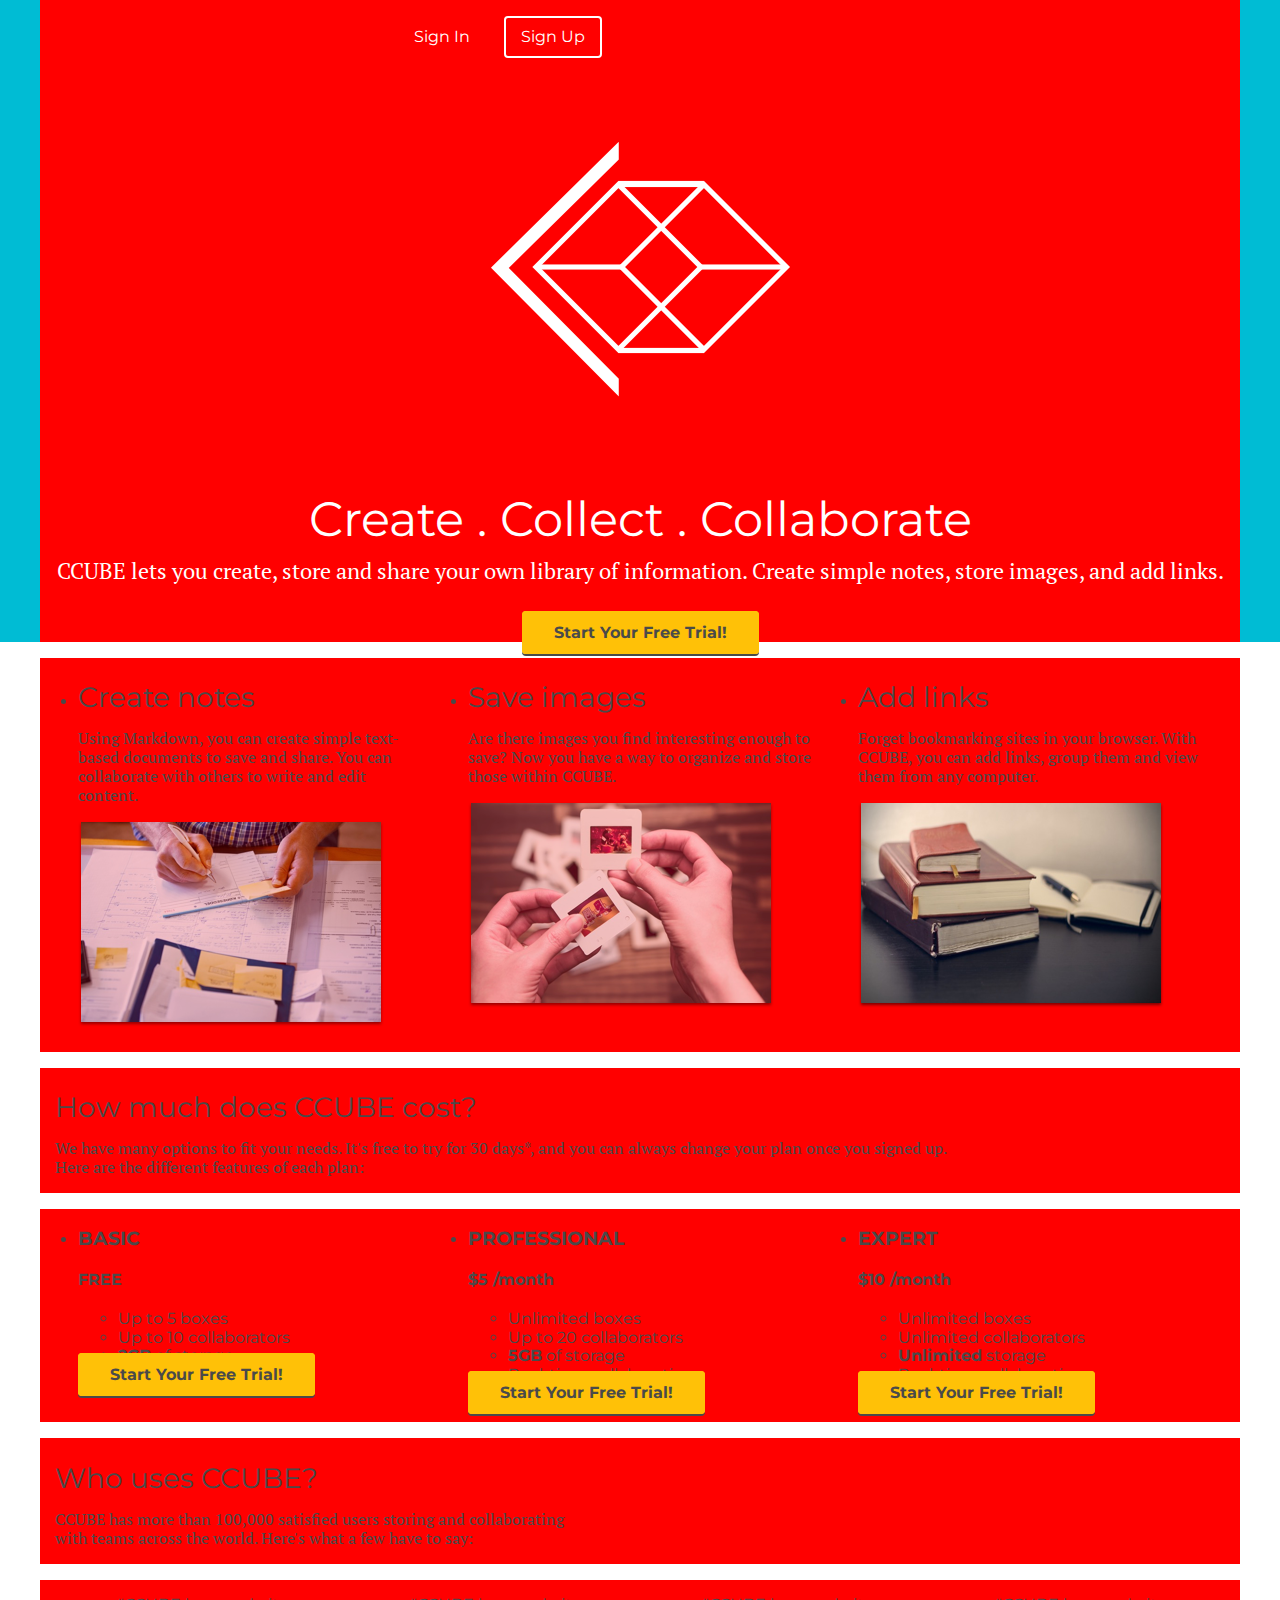
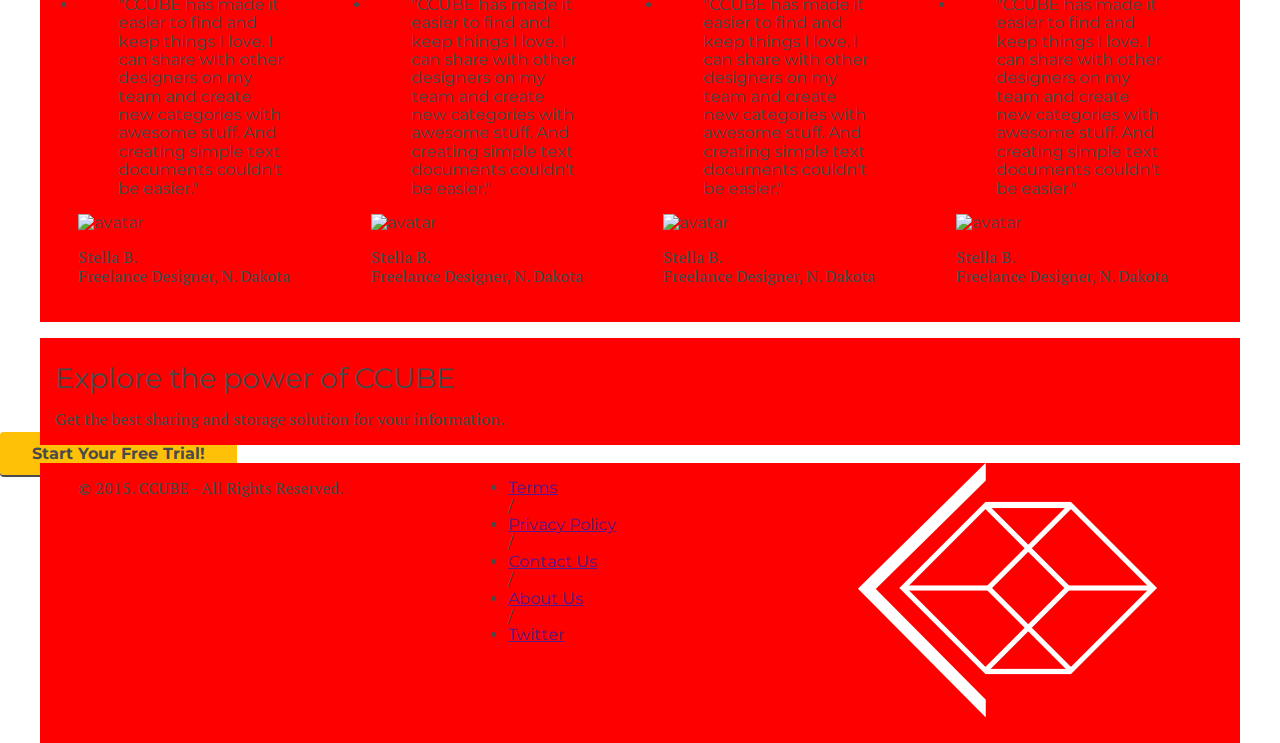
==== index.html @ 34aede61 "Checkpoint 29 completed_test" ====
<!DOCTYPE html>
 <html lang="en-us">
 <head>
   <meta http-equiv="X-UA-Compatible" content="IE=Edge">
   <meta name="viewport" content="width=device-width, initial-scale=1">
   <meta charset="UTF-8">
   <title>Create . Collect . Collaborate | CCUBE</title>
    <!-- Google Fonts -->
    <link href="https://fonts.googleapis.com/css?family=Montserrat|PT+Serif" rel="stylesheet">
    <!-- CSS -->
 <link rel="stylesheet" href="css/normalize.css">
 <link rel="stylesheet" href="css/style.css">
 <link rel="stylesheet" href="css/font-awesome.css">
 <link rel="stylesheet" href="css/animate.css">

 </head>
 <body>
   <!-- Hero -->
 <header>
   <nav class="container">
    <!-- <div class="one-half">
     <a href="index.html">CcccccccccccCUBE</a>
   </div> -->
     <div class="one-half">
       <ul>
         <li><a href="signin.html">Sign In</a></li>
         <li class="btn-outline"><a href="signup.html">Sign Up</a></li>
       </ul>
     </div>
   </nav>
   <div class="container hero">
  <!--   <img src="images/background hero.png" alt="hero1" /> -->
   <a href="index.html" class="site-logo"><img src="images/site-logo.png" alt="Blocbox" /></a>
     <h1 class ="fadeIn animated">Create . Collect . Collaborate</h1>
     <p>CCUBE lets you create, store and share your own library of information. Create simple notes, store images, and add links.</p>
     <a href="signup.html" class="btn">Start Your Free Trial!</a>
   </div>
 </header>
 <main role="main">

   <!-- Benefits -->
   <section class="benefits">
     <ul class="container">
       <li class="one-third">
         <h2>Create notes</h2>
         <p>Using Markdown, you can create simple text-based documents to save and share. You can collaborate with others to write and edit content.</p>
         <img src="images/pexels-photo-237675.png" alt="Notes" />
       </li>
       <li class="one-third">
         <h2>Save images</h2>
         <p>Are there images you find interesting enough to save? Now you have a way to organize and store those within CCUBE.</p>
         <img src="images/hands-woman-photography-children.png" alt="Images" />
       </li>
       <li class="one-third">
         <h2>Add links</h2>
         <p>Forget bookmarking sites in your browser. With CCUBE, you can add links, group them and view them from any computer.</p>
         <img src="images/pexels-photo-29787.png" alt="Links" />
       </li>
     </ul>
   </section>

   <!-- Pricing -->
   <section class="pricing">
  <div class="container">
    <h2>How much does CCUBE cost?</h2>
    <p>We have many options to fit your needs. It's free to try for 30 days*, and you can always change your plan once you signed up. <br/>Here are the different features of each plan:</p>
  </div>
  <ul class="container">
    <li class="one-third">
      <div class="box">
        <h3>BASIC</h3>
        <h4>FREE</h4>
        <ul>
          <li>Up to 5 boxes</li>
          <li>Up to 10 collaborators</li>
          <li><strong>2GB</strong> of storage</li>
        </ul>
        <a href="signup.html" class="btn">Start Your Free Trial!</a>
      </div>
    </li>
    <li class="one-third">
      <div class="box middle">
        <h3>PROFESSIONAL</h3>
        <h4><span>$</span>5 <span class="month">/month</span></h4>
        <ul>
          <li>Unlimited boxes</li>
          <li>Up to 20 collaborators</li>
          <li><strong>5GB</strong> of storage</li>
          <li>Real-time collaboration</li>
        </ul>
        <a href="signup.html" class="btn">Start Your Free Trial!</a>
      </div>
    </li>
    <li class="one-third">
      <div class="box">
        <h3>EXPERT</h3>
        <h4><span>$</span>10 <span class="month">/month</span></h4>
        <ul>
          <li>Unlimited boxes</li>
          <li>Unlimited collaborators</li>
          <li><strong>Unlimited</strong> storage</li>
          <li>Real-time collaboration</li>
        </ul>
        <a href="signup.html" class="btn">Start Your Free Trial!</a>
      </div>
    </li>
  </ul>
</section>

<!-- Testimonials -->
 <section class="testimonials">
   <div class="container">
     <h2>Who uses CCUBE?</h2>
     <p>CCUBE has more than 100,000 satisfied users storing and collaborating<br/> with teams across the world. Here's what a few have to say:</p>
   </div>
   <ul class="container">
     <li class="one-fourth">
       <blockquote>"CCUBE has made it easier to find and keep things I love. I can share with other designers on my team and create new categories with awesome stuff. And creating simple text documents couldn't be easier."
       </blockquote>
       <img src="https://s3.amazonaws.com/uifaces/faces/twitter/jsa/128.jpg" alt="avatar">
       <p class="name"><strong>Stella B.</strong><br/>Freelance Designer, N. Dakota</p>
     </li>

  <li class="one-fourth">
    <blockquote>"CCUBE has made it easier to find and keep things I love. I can share with other designers on my team and create new categories with awesome stuff. And creating simple text documents couldn't be easier."
    </blockquote>
    <img src="https://s3.amazonaws.com/uifaces/faces/twitter/jsa/128.jpg" alt="avatar">
    <p class="name"><strong>Stella B.</strong><br/>Freelance Designer, N. Dakota</p>
  </li>
  <li class="one-fourth">
    <blockquote>"CCUBE has made it easier to find and keep things I love. I can share with other designers on my team and create new categories with awesome stuff. And creating simple text documents couldn't be easier."
    </blockquote>
    <img src="https://s3.amazonaws.com/uifaces/faces/twitter/jsa/128.jpg" alt="avatar">
    <p class="name"><strong>Stella B.</strong><br/>Freelance Designer, N. Dakota</p>
  </li>
  <li class="one-fourth">
    <blockquote>"CCUBE has made it easier to find and keep things I love. I can share with other designers on my team and create new categories with awesome stuff. And creating simple text documents couldn't be easier."
    </blockquote>
    <img src="https://s3.amazonaws.com/uifaces/faces/twitter/jsa/128.jpg" alt="avatar">
    <p class="name"><strong>Stella B.</strong><br/>Freelance Designer, N. Dakota</p>
  </li>
  </ul>
 </section>

 <!-- Additional Call-to-action -->
 <section class="addctc">
   <div class="container">
      <h2>Explore the power of CCUBE</h2>
      <p>Get the best sharing and storage solution for your information.</p>
    </div>

    <a href="signup.html" class="btn">Start Your Free Trial!</a>

</section>
 </main>

 <!-- Footer -->
 <footer>
   <div class="container footer-nav-block">
       <div class="left-footer-block one-third">
         <p class="copyright-block">&copy; 2015. <strong>CCUBE</strong> - All Rights Reserved.</p>
       </div>
       <nav class="link-block middle-footer-block one-third">
         <ul>
           <li><a href="">Terms</a></li> /
           <li><a href="">Privacy Policy</a></li> /
           <li><a href="">Contact Us</a></li> /
           <li><a href="">About Us</a></li> /
           <li><a href="">Twitter</a></li>
         </ul>
       </nav>
       <div class="right-footer-block one-third">
         <img class="logo" src="images/site-logo.png" alt="Blocbox" />
       </div>
   </div>
 </footer>
 </body>
 </html>
---- css/style.css ----
html, body{
   overflow-x: hidden;
 }
 body {
   font-family: "Montserrat", Helvetica, Arial, sans-serif;
   color:#4a4a4a;
 }
 h1, h2, h3, h4, h5, h6 {
   font-family: "Montserrat", Helvetica, Arial, sans-serif;
 }
 /*h2 {
   font-family: "PT Serif", serif;
 }*/
 h2 {
   font-size:28px;
   font-weight: normal;
   margin-bottom: 5px;
 }
 p {
   font-family: "PT Serif", serif;
   font-size:16px;
   line-height: 19px;
   font-weight: 100;
 }

 /* GRID */
  .container {
    margin-right: auto;
    margin-left: auto;
    padding-left: 15px;
    padding-right: 15px;
    position: relative;
  }
  .container:before,
  .container:after {
    content: " ";
    display: table;
  }
  .container:after {
    clear: both;
  }
  .one-half, .one-third, .one-fourth {
    width:96%;
    float:left;
    position:relative;
    min-height: 1px;
    margin:0 2% 20px;
  }

  /* Media queries */

  @media (min-width: 768px) {
     .container {
       width: 750px;
       background-color: red;
     }
   }
   @media (min-width: 992px) {
     .container {
       width: 970px;

     }
     .one-half {
       width:46%;
     }
     .one-third {
       width:29.33333%;
            }
     .one-fourth {
       width:21%;
     }
   }
   @media (min-width: 1200px) {
     .container {
       width: 1170px;
           }
   }

   /* HEADER */
 header {
   color:#FFFFFF;
   background: #00BCD4;
   }
   header nav {
      padding:1em 0;
    }
    header nav ul {
   display:inline;
   text-align: right;
   float:right;
   margin:0;
 }
 header nav ul > li {
   list-style-type: none;
   display: inline-block;
   margin:0 15px;
 }
 header nav ul > li.btn-outline {
   padding:10px 15px;
   border:2px solid #FFFFFF;
   border-radius: 4px;
 }
 header nav ul > li.btn-outline:hover {
   background:#FFFFFF;
 }
 header nav ul > li > a {
   color:#FFFFFF;
   text-decoration: none;
 }
 header nav ul > li.btn-outline:hover > a {
   color:#4a4a4a;
 }
 header .hero {
   text-align: center;
   display:block;
   position: relative;
 }
 header .hero h1 {
   font-size:48px;
   font-weight: normal;
   margin:95px 0 0;
 }
 header .hero p {
   font-size: 22px;
   line-height: 26px;
   font-weight: 100;
   margin:10px 0 40px;
 }
 header .hero img {
   display: block;
   margin:3em auto 0;
 }

 /* BUTTONS */
 .btn {
   border-radius: 4px;
   color:#4A4A4A;
   font-weight: 700;
   text-decoration: none;
   padding:10px 30px;
   background: #FFC107;
   border: 2px solid #FFC107;
   box-shadow: 0px 2px 0px 0px #4A4A4A;
 }
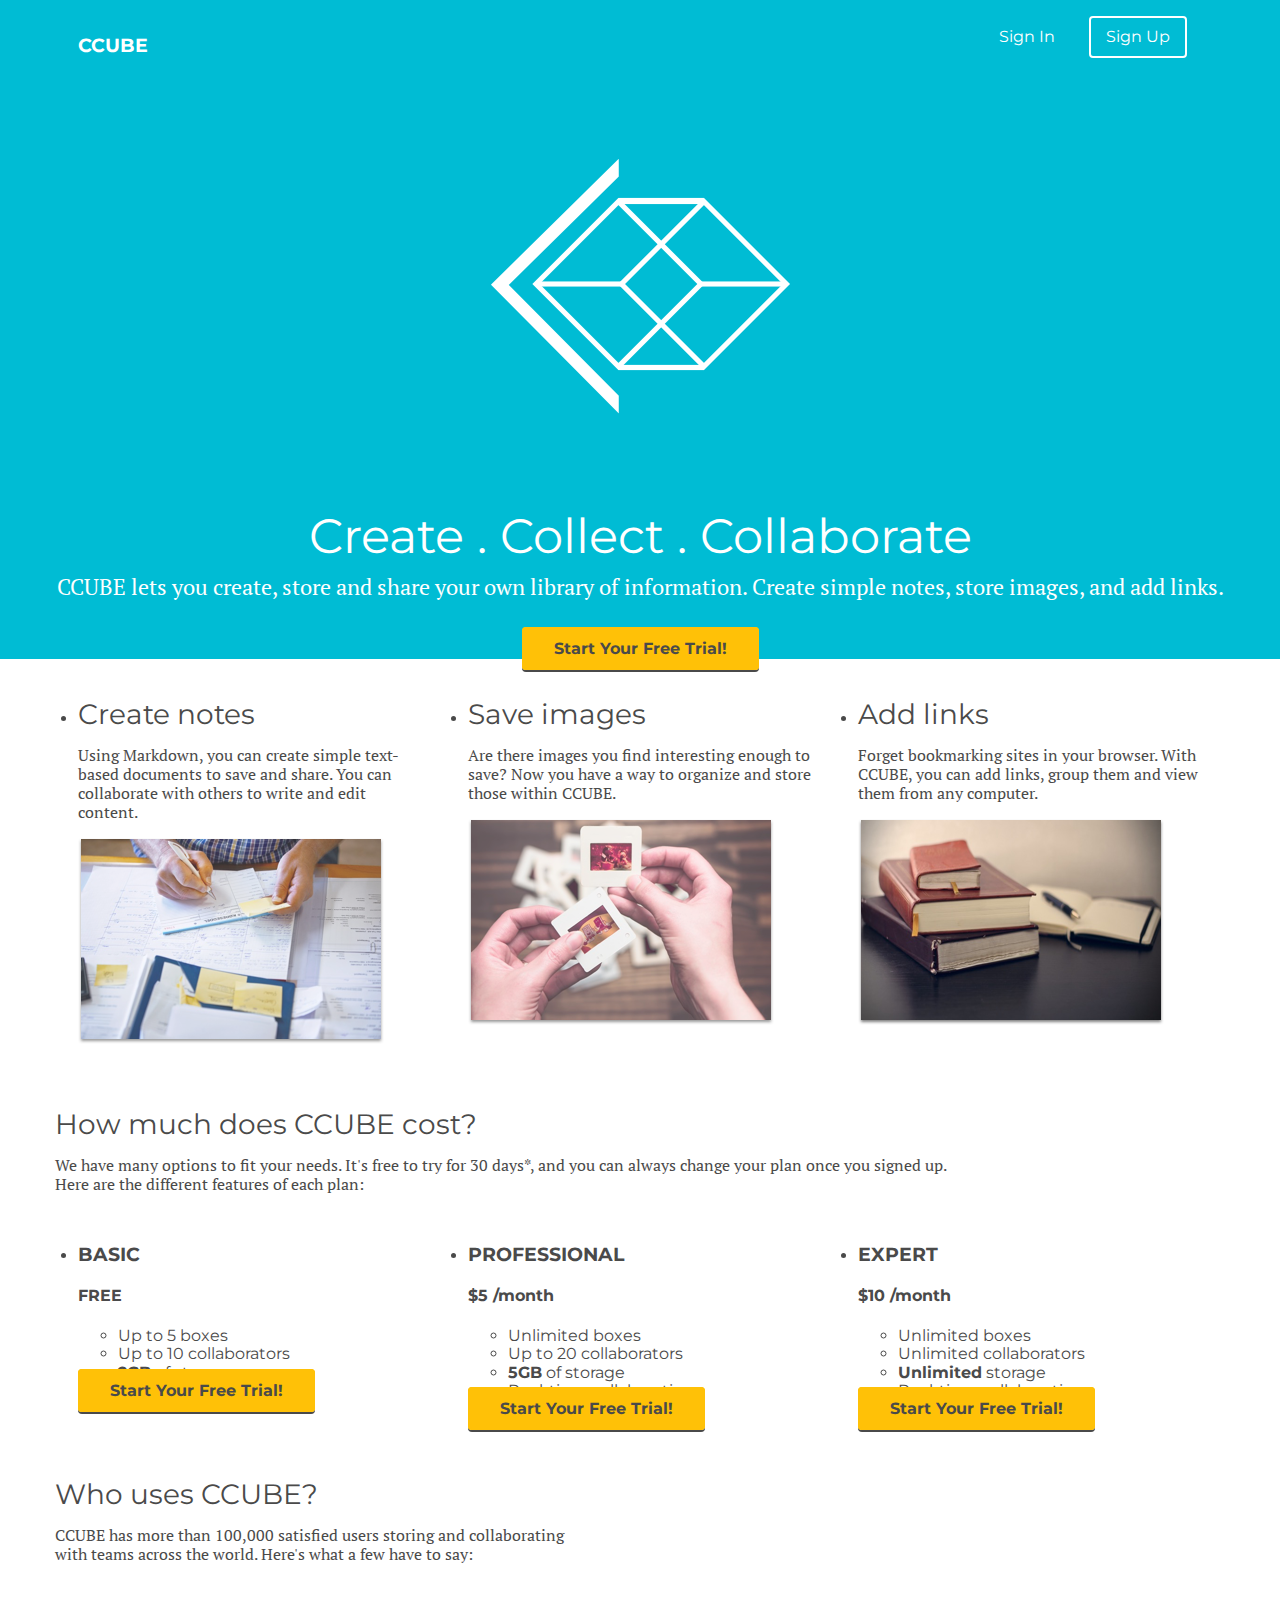
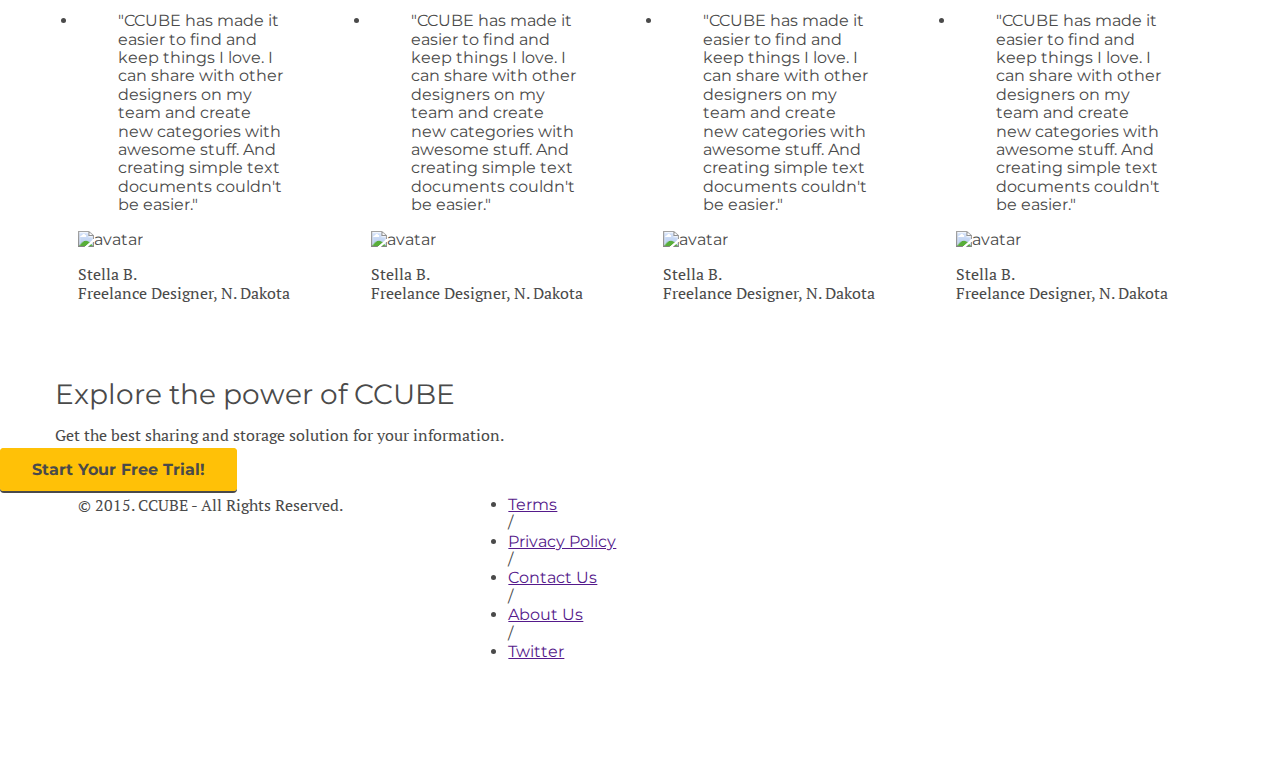
==== commit 7df03b92: "Homepage media queries completed" ====
--- a/index.html
+++ b/index.html
@@ -18,9 +18,9 @@
    <!-- Hero -->
  <header>
    <nav class="container">
-    <!-- <div class="one-half">
-     <a href="index.html">CcccccccccccCUBE</a>
-   </div> -->
+   <div class="one-half">
+     <h3>CCUBE</h3>
+   </div>
      <div class="one-half">
        <ul>
          <li><a href="signin.html">Sign In</a></li>
--- a/css/style.css
+++ b/css/style.css
@@ -49,10 +49,16 @@
 
   /* Media queries */
 
+  @media (min-width: 320px) {
+     .container {
+       width: 320px;
+     }
+   }
+
   @media (min-width: 768px) {
      .container {
        width: 750px;
-       background-color: red;
+
      }
    }
    @media (min-width: 992px) {
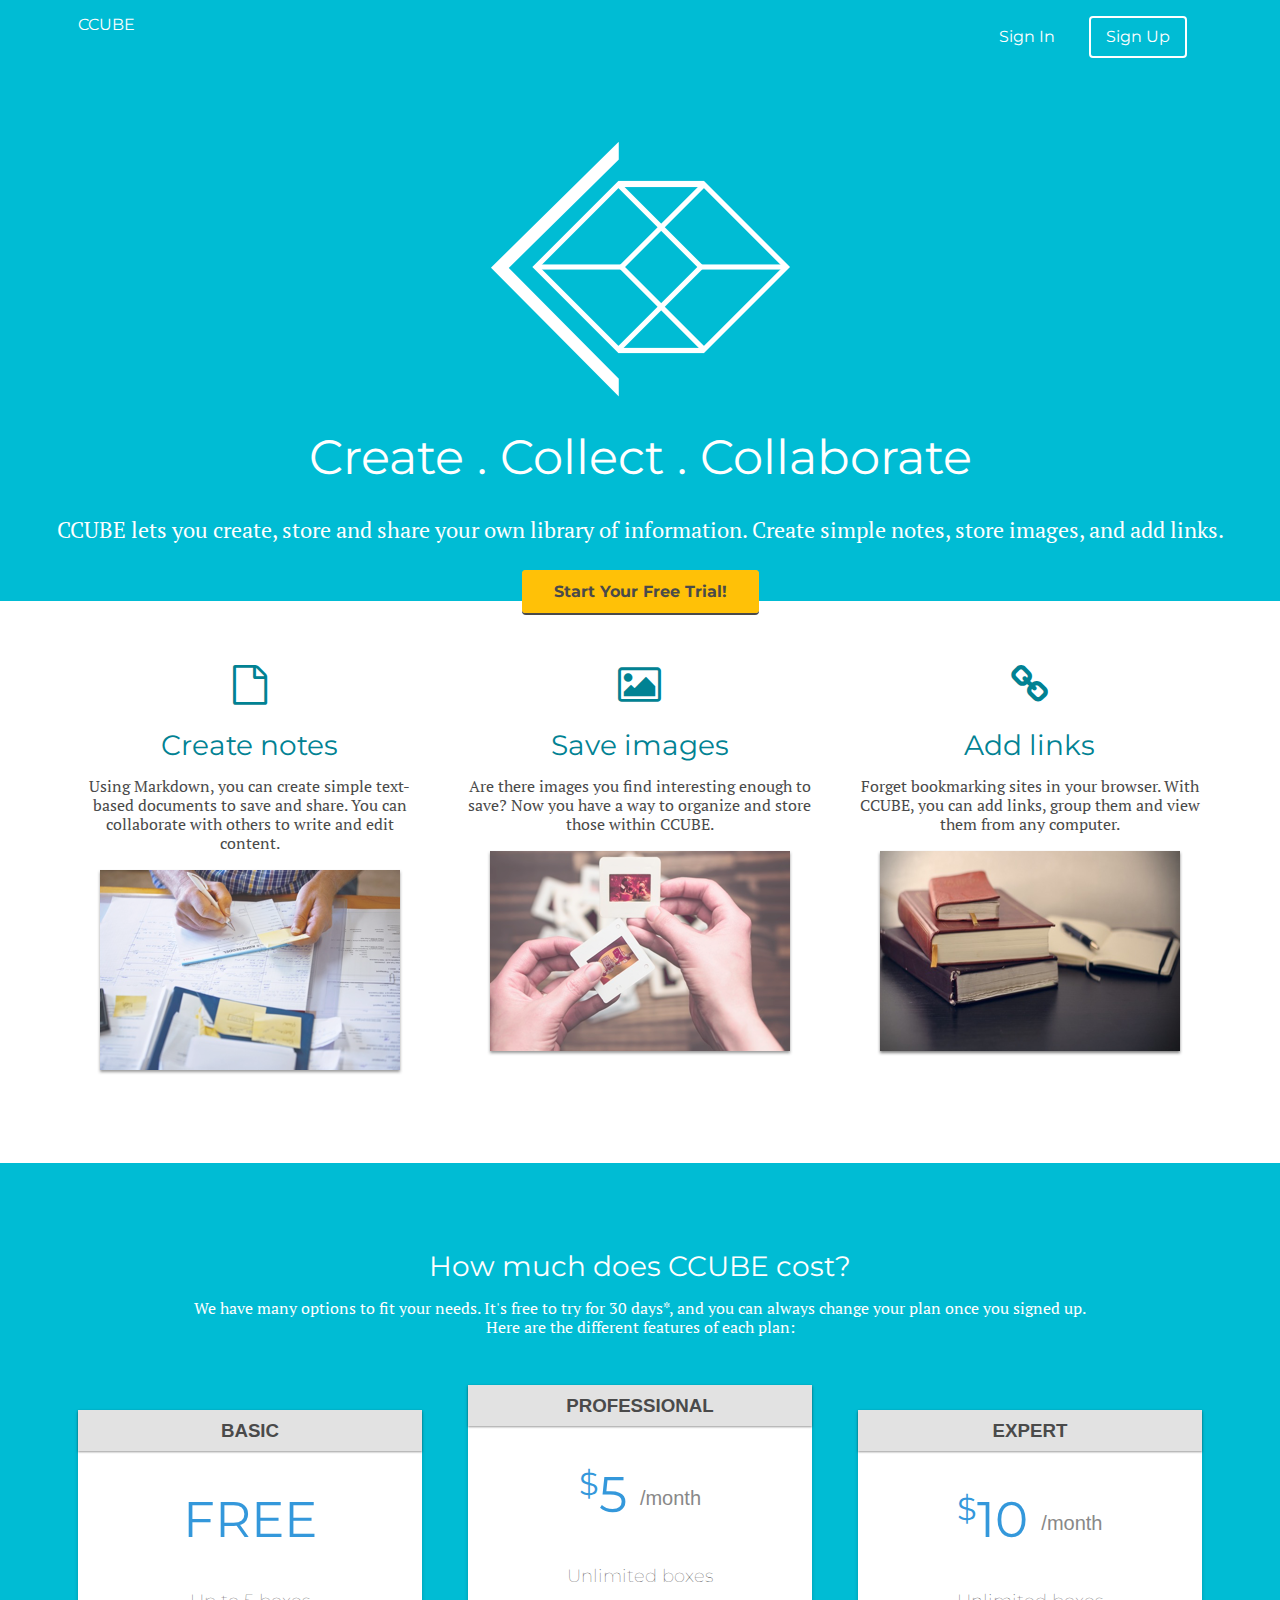
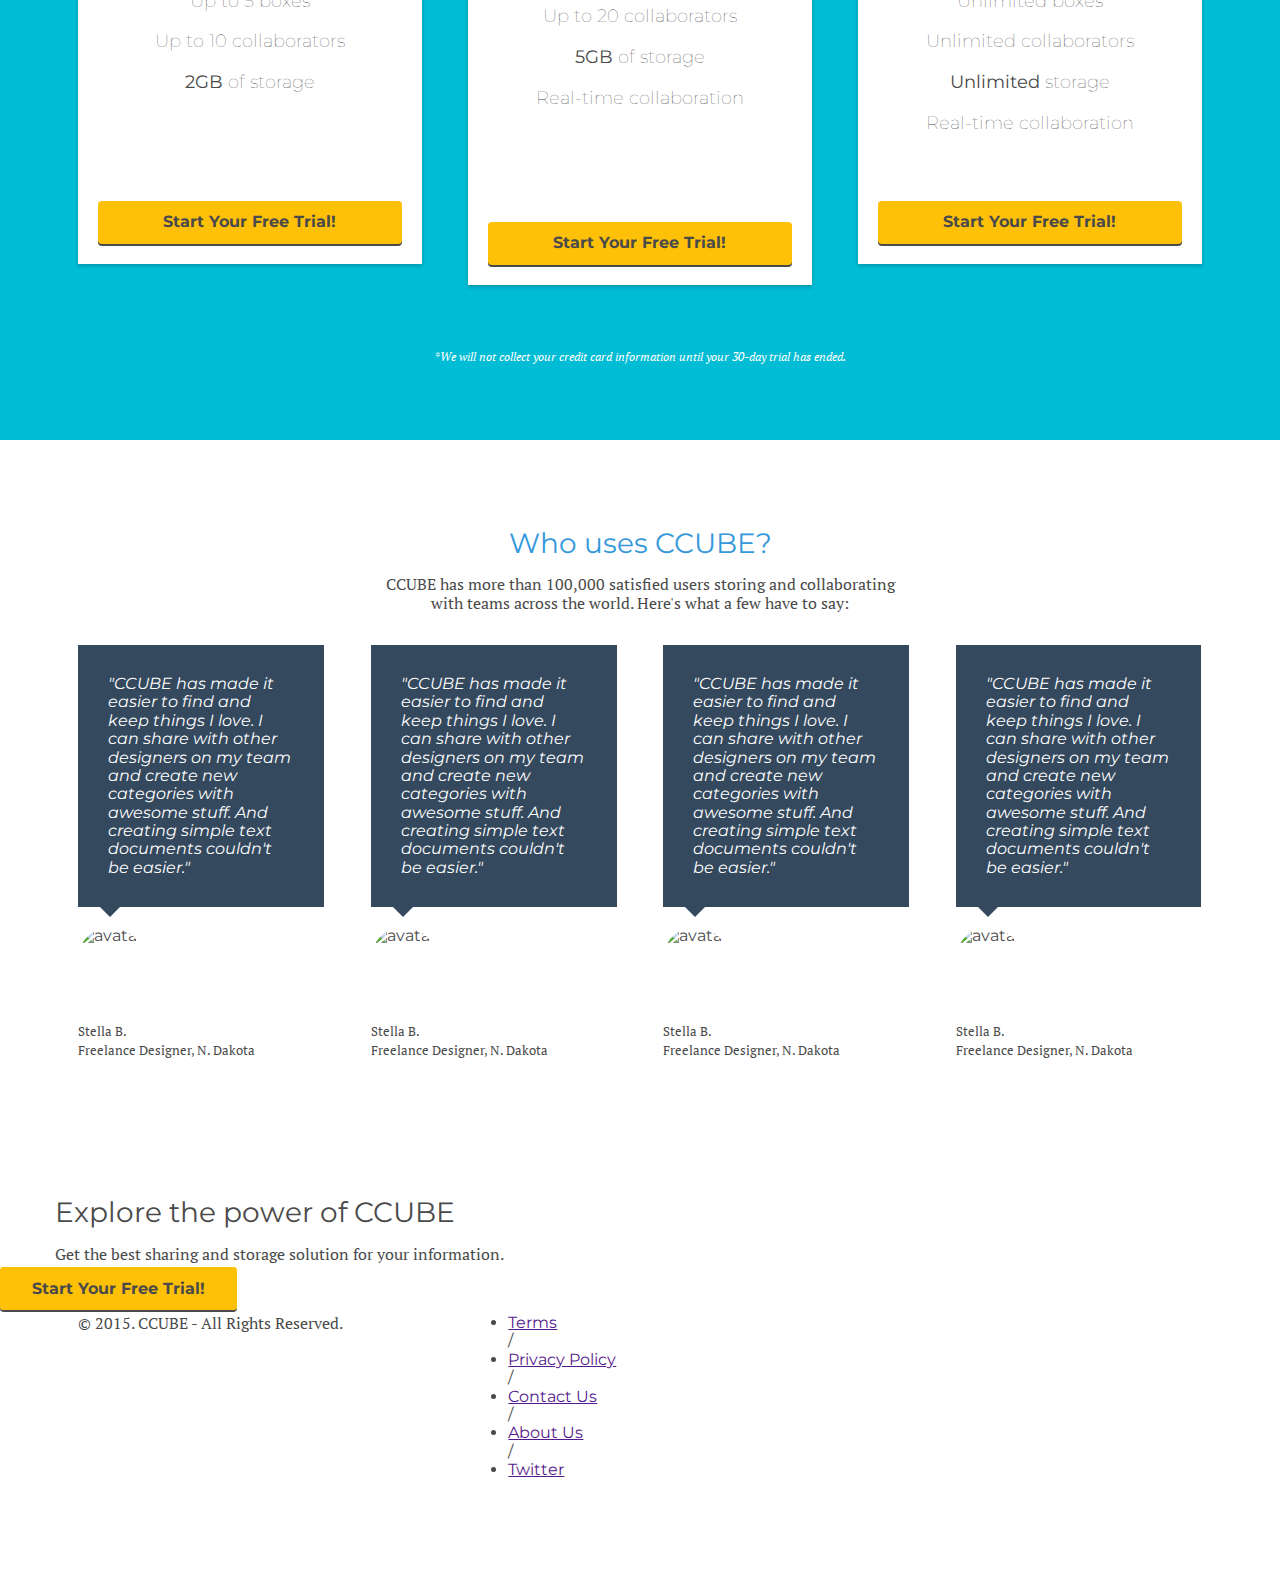
==== commit a6bcdc62: "Checkpoint 30 completed" ====
--- a/index.html
+++ b/index.html
@@ -19,7 +19,8 @@
  <header>
    <nav class="container">
    <div class="one-half">
-     <h3>CCUBE</h3>
+     <a href="index.html">CCUBE</a>
+  <!--   <h3>CCUBE</h3>  -->
    </div>
      <div class="one-half">
        <ul>
@@ -42,16 +43,19 @@
    <section class="benefits">
      <ul class="container">
        <li class="one-third">
+         <i class="fa fa-file-o"></i>
          <h2>Create notes</h2>
          <p>Using Markdown, you can create simple text-based documents to save and share. You can collaborate with others to write and edit content.</p>
          <img src="images/pexels-photo-237675.png" alt="Notes" />
        </li>
        <li class="one-third">
+         <i class="fa fa-picture-o"></i>
          <h2>Save images</h2>
          <p>Are there images you find interesting enough to save? Now you have a way to organize and store those within CCUBE.</p>
          <img src="images/hands-woman-photography-children.png" alt="Images" />
        </li>
        <li class="one-third">
+         <i class="fa fa-link"></i>
          <h2>Add links</h2>
          <p>Forget bookmarking sites in your browser. With CCUBE, you can add links, group them and view them from any computer.</p>
          <img src="images/pexels-photo-29787.png" alt="Links" />
@@ -105,6 +109,10 @@
       </div>
     </li>
   </ul>
+  <div class="container">
+     <p class="small">*We will not collect your credit card information until your 30-day trial has ended.</p>
+   </div>
+
 </section>
 
 <!-- Testimonials -->
--- a/css/style.css
+++ b/css/style.css
@@ -96,6 +96,24 @@
    float:right;
    margin:0;
  }
+ header nav a {
+color:#FFFFFF;
+text-decoration: none;
+ display:inline;
+ margin:0;
+ text-align: center;
+ float:inherit;
+ text-align:inherit;
+}
+/* display:inline;
+ text-align: right;
+ float:left;
+ margin:0;
+ */
+
+
+
+
  header nav ul > li {
    list-style-type: none;
    display: inline-block;
@@ -124,7 +142,7 @@
  header .hero h1 {
    font-size:48px;
    font-weight: normal;
-   margin:95px 0 0;
+
  }
  header .hero p {
    font-size: 22px;
@@ -148,3 +166,167 @@
    border: 2px solid #FFC107;
    box-shadow: 0px 2px 0px 0px #4A4A4A;
  }
+
+ /* BENEFITS */
+ .benefits {
+   text-align: center;
+   display:block;
+   position:relative;
+ }
+ .benefits ul {
+   margin: 0 auto;
+   padding:4em 0;
+ }
+ .benefits ul li {
+   list-style-type: none;
+   display: inline-block;
+ }
+ .benefits i {
+   color:#018293;
+   font-size:40px;
+   margin:0;
+   vertical-align: middle;
+ }
+ .benefits h2 {
+   color:#018293;
+ }
+
+
+ /* PRICING */
+  .pricing {
+  /*   background: #34495E url("../images/background.png") top center no-repeat;
+    background: url("../images/background.png") top center no-repeat, linear-gradient(206deg, #5F81A3 0%, #34495E 94%);  */
+    background: #00BCD4;
+    background-size:cover;
+    text-align: center;
+    padding:4em 0;
+  }
+
+  .pricing h2, .pricing p {
+   color:#FFFFFF;
+ }
+
+ .pricing h2, .pricing p {
+   color:#FFFFFF;
+ }
+ .pricing ul {
+   margin:0 auto;
+   padding:2em 0;
+ }
+ .pricing ul li {
+   list-style-type: none;
+ }
+
+
+ .box {
+   padding:0 15px 15px;
+   background: #FFFFFF;
+   box-shadow: 0px 2px 4px 0px rgba(0,0,0,0.20);
+   min-height: 439px;
+   position: relative;
+   margin-top: 25px;
+ }
+ .box.middle {
+   min-height: 485px;
+   margin-top:0px;
+}
+
+   .box h3 {
+     font-family: "Lato", Helvetica, Arial, sans-serif;
+     font-weight: 600;
+     text-transform: uppercase;
+     background: #E2E2E2;
+     box-shadow: 0px 1px 2px 0px rgba(0,0,0,0.40);
+     left:0;
+     right:0;
+     top:0;
+     text-align: center;
+     margin:0 -15px 40px;
+     padding:10px 0;
+   }
+   .box h4 {
+      font-size:50px;
+      font-weight: normal;
+      margin:40px 0 10px;
+      color:#3498DB;
+    }
+
+    .box h4 span {
+   font-size:32px;
+   vertical-align: top;
+ }
+ .box h4 span.month {
+   font-family: "Lato", Helvetica, Arial, sans-serif;
+   font-weight: 100;
+   color:#888888;
+   font-size:20px;
+   vertical-align: middle;
+ }
+ .box ul li {
+   font-size:18px;
+   margin-bottom:20px;
+   font-weight: 100;
+ }
+
+ .box .btn {
+   position:absolute;
+   bottom:20px;
+   left:20px;
+   right:20px;
+ }
+ .small {
+   font-size: 12px;
+   color: #FEFEFE;
+   line-height: 15px;
+   font-style:italic;
+ }
+
+ /* TESTIMONIALS */
+  .testimonials {
+    padding:4em 0;
+    text-align: center;
+  }
+  .testimonials h2 {
+    color:#3498DB;
+  }
+  .testimonials ul li {
+    list-style-type: none;
+  }
+  .testimonials blockquote {
+    color:#FFFFFF;
+    text-align: left;
+    font-style: italic;
+    background:#34495E;
+    position: relative;
+    padding:30px;
+    width:auto;
+    margin:0;
+  }
+  .testimonials blockquote:after {
+    top: 100%;
+    left: 13%;
+    border: solid transparent;
+    content: " ";
+    height: 0;
+    width: 0;
+    position: absolute;
+    pointer-events: none;
+    border-top-color: #34495E;
+    border-width: 10px;
+    margin-left: -10px;
+  }
+  .testimonials img {
+     height: 65px;
+     width: 65px;
+     border-radius:50%;
+     float: left;
+     display: inline-block;
+     margin:20px 10px 0 0;
+   }
+   .testimonials p.name {
+     float: left;
+     display: inline-block;
+     text-align: left;
+     font-size:13px;
+     margin-top: 30px;
+   }
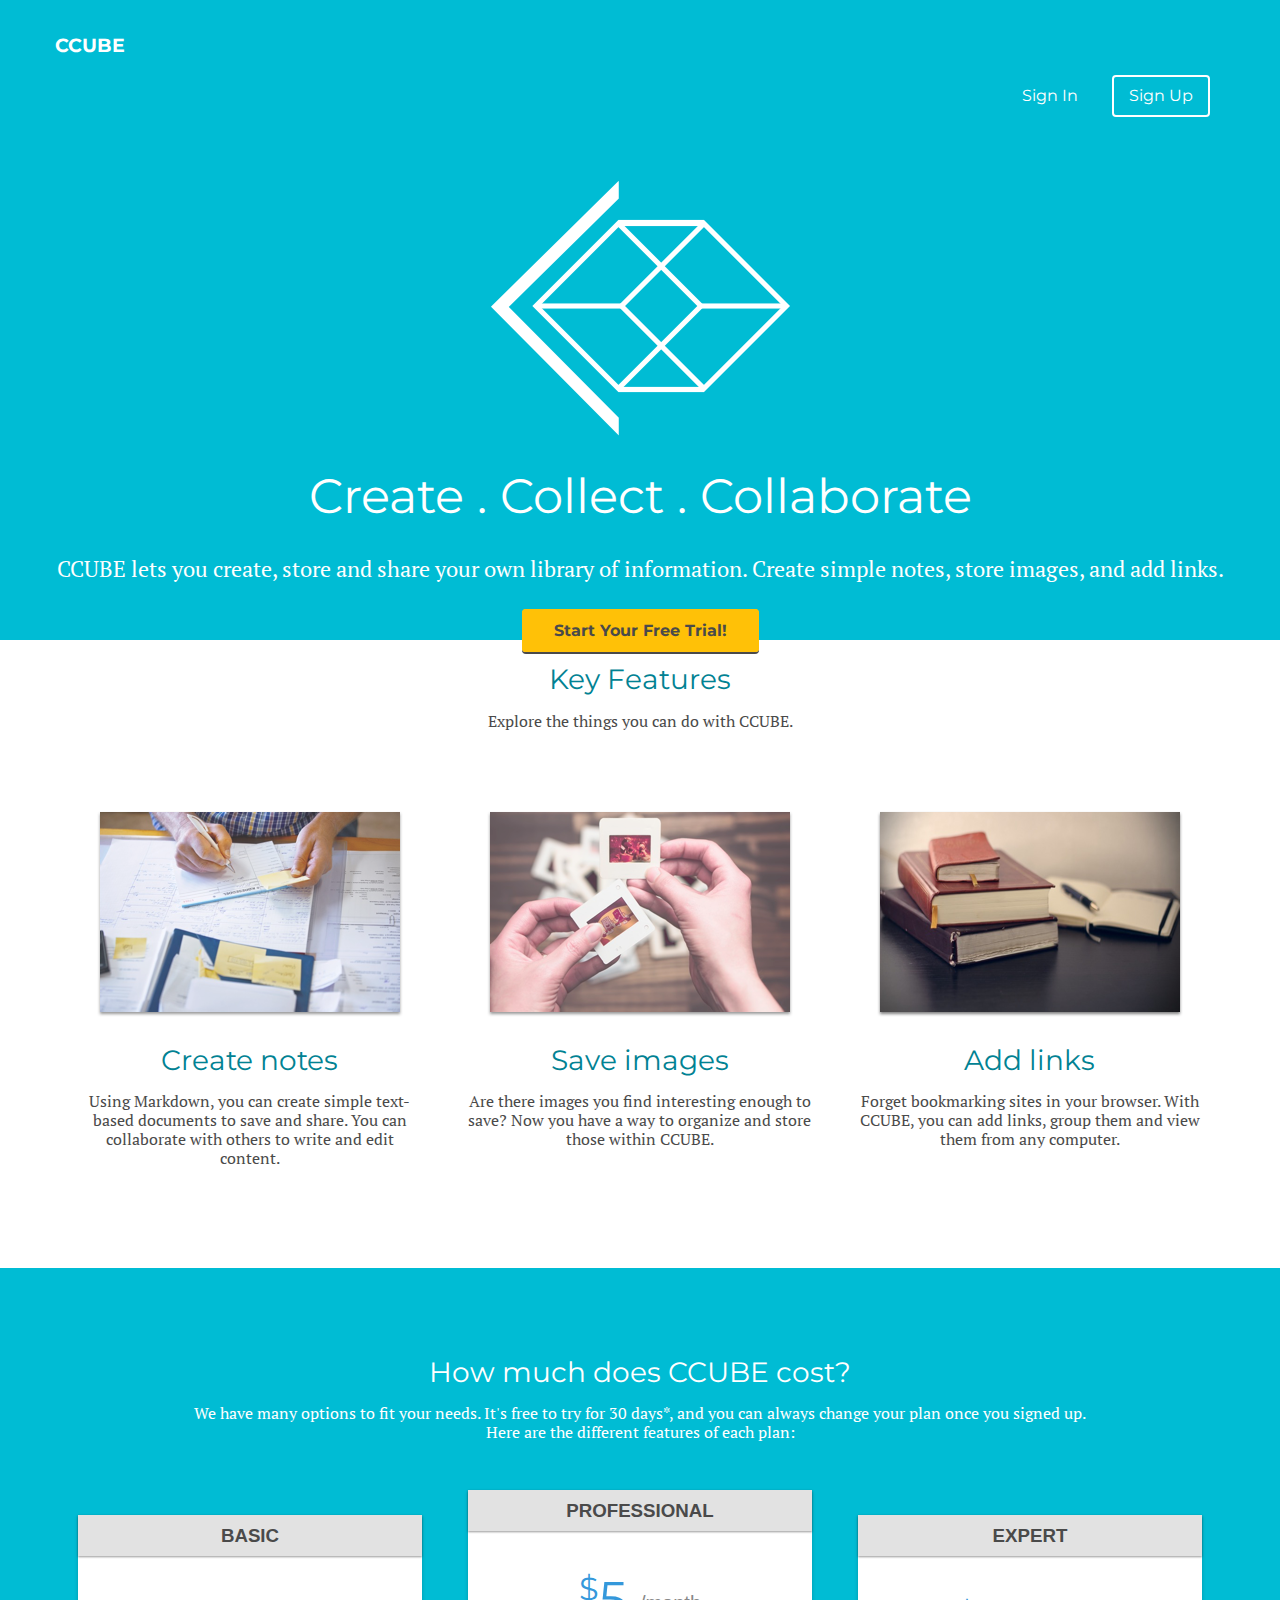
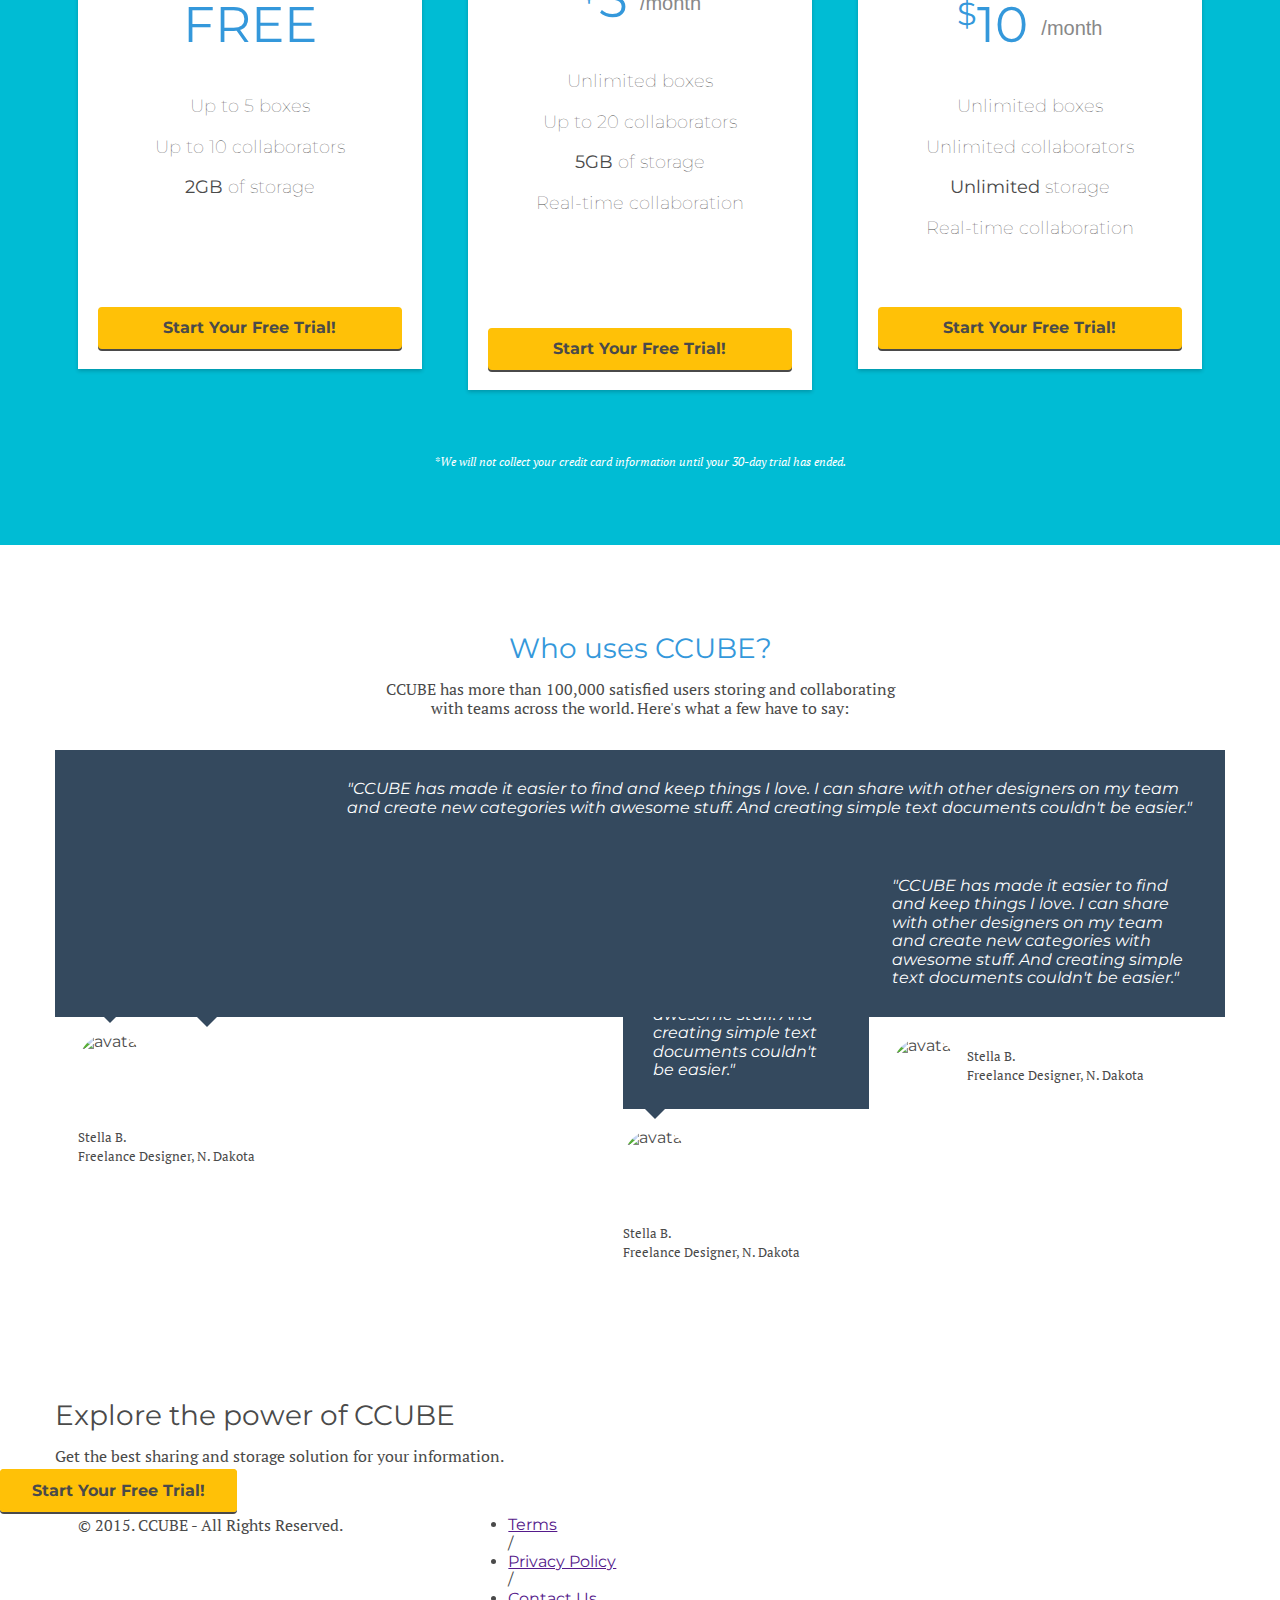
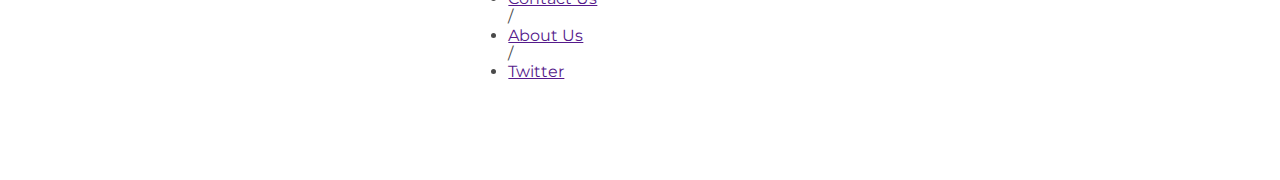
==== commit f0a59a09: "Homepage styling completed" ====
--- a/index.html
+++ b/index.html
@@ -13,16 +13,16 @@
  <link rel="stylesheet" href="css/font-awesome.css">
  <link rel="stylesheet" href="css/animate.css">
 
+
  </head>
  <body>
    <!-- Hero -->
  <header>
    <nav class="container">
-   <div class="one-half">
-     <a href="index.html">CCUBE</a>
-  <!--   <h3>CCUBE</h3>  -->
+   <div class="one-half1">
+     <a href="index.html"><h3>CCUBE</h3></a>
    </div>
-     <div class="one-half">
+     <div class="one-half1">
        <ul>
          <li><a href="signin.html">Sign In</a></li>
          <li class="btn-outline"><a href="signup.html">Sign Up</a></li>
@@ -41,24 +41,31 @@
 
    <!-- Benefits -->
    <section class="benefits">
+
+     <div class="container">
+        <h2>Key Features</h2>
+       <p>Explore the things you can do with CCUBE.</p>
+     </div>
+
      <ul class="container">
-       <li class="one-third">
-         <i class="fa fa-file-o"></i>
+         <li class="one-third">
+        <img src="images/pexels-photo-237675.png" alt="Notes" />
          <h2>Create notes</h2>
          <p>Using Markdown, you can create simple text-based documents to save and share. You can collaborate with others to write and edit content.</p>
-         <img src="images/pexels-photo-237675.png" alt="Notes" />
+
        </li>
        <li class="one-third">
-         <i class="fa fa-picture-o"></i>
+         <img src="images/hands-woman-photography-children.png" alt="Images" />
+
          <h2>Save images</h2>
          <p>Are there images you find interesting enough to save? Now you have a way to organize and store those within CCUBE.</p>
-         <img src="images/hands-woman-photography-children.png" alt="Images" />
        </li>
+
        <li class="one-third">
-         <i class="fa fa-link"></i>
+         <img src="images/pexels-photo-29787.png" alt="Links" />
          <h2>Add links</h2>
          <p>Forget bookmarking sites in your browser. With CCUBE, you can add links, group them and view them from any computer.</p>
-         <img src="images/pexels-photo-29787.png" alt="Links" />
+
        </li>
      </ul>
    </section>
@@ -129,7 +136,7 @@
        <p class="name"><strong>Stella B.</strong><br/>Freelance Designer, N. Dakota</p>
      </li>
 
-  <li class="one-fourth">
+  <li class="one-fourth1">
     <blockquote>"CCUBE has made it easier to find and keep things I love. I can share with other designers on my team and create new categories with awesome stuff. And creating simple text documents couldn't be easier."
     </blockquote>
     <img src="https://s3.amazonaws.com/uifaces/faces/twitter/jsa/128.jpg" alt="avatar">
@@ -141,7 +148,7 @@
     <img src="https://s3.amazonaws.com/uifaces/faces/twitter/jsa/128.jpg" alt="avatar">
     <p class="name"><strong>Stella B.</strong><br/>Freelance Designer, N. Dakota</p>
   </li>
-  <li class="one-fourth">
+  <li class="one-fourth1">
     <blockquote>"CCUBE has made it easier to find and keep things I love. I can share with other designers on my team and create new categories with awesome stuff. And creating simple text documents couldn't be easier."
     </blockquote>
     <img src="https://s3.amazonaws.com/uifaces/faces/twitter/jsa/128.jpg" alt="avatar">
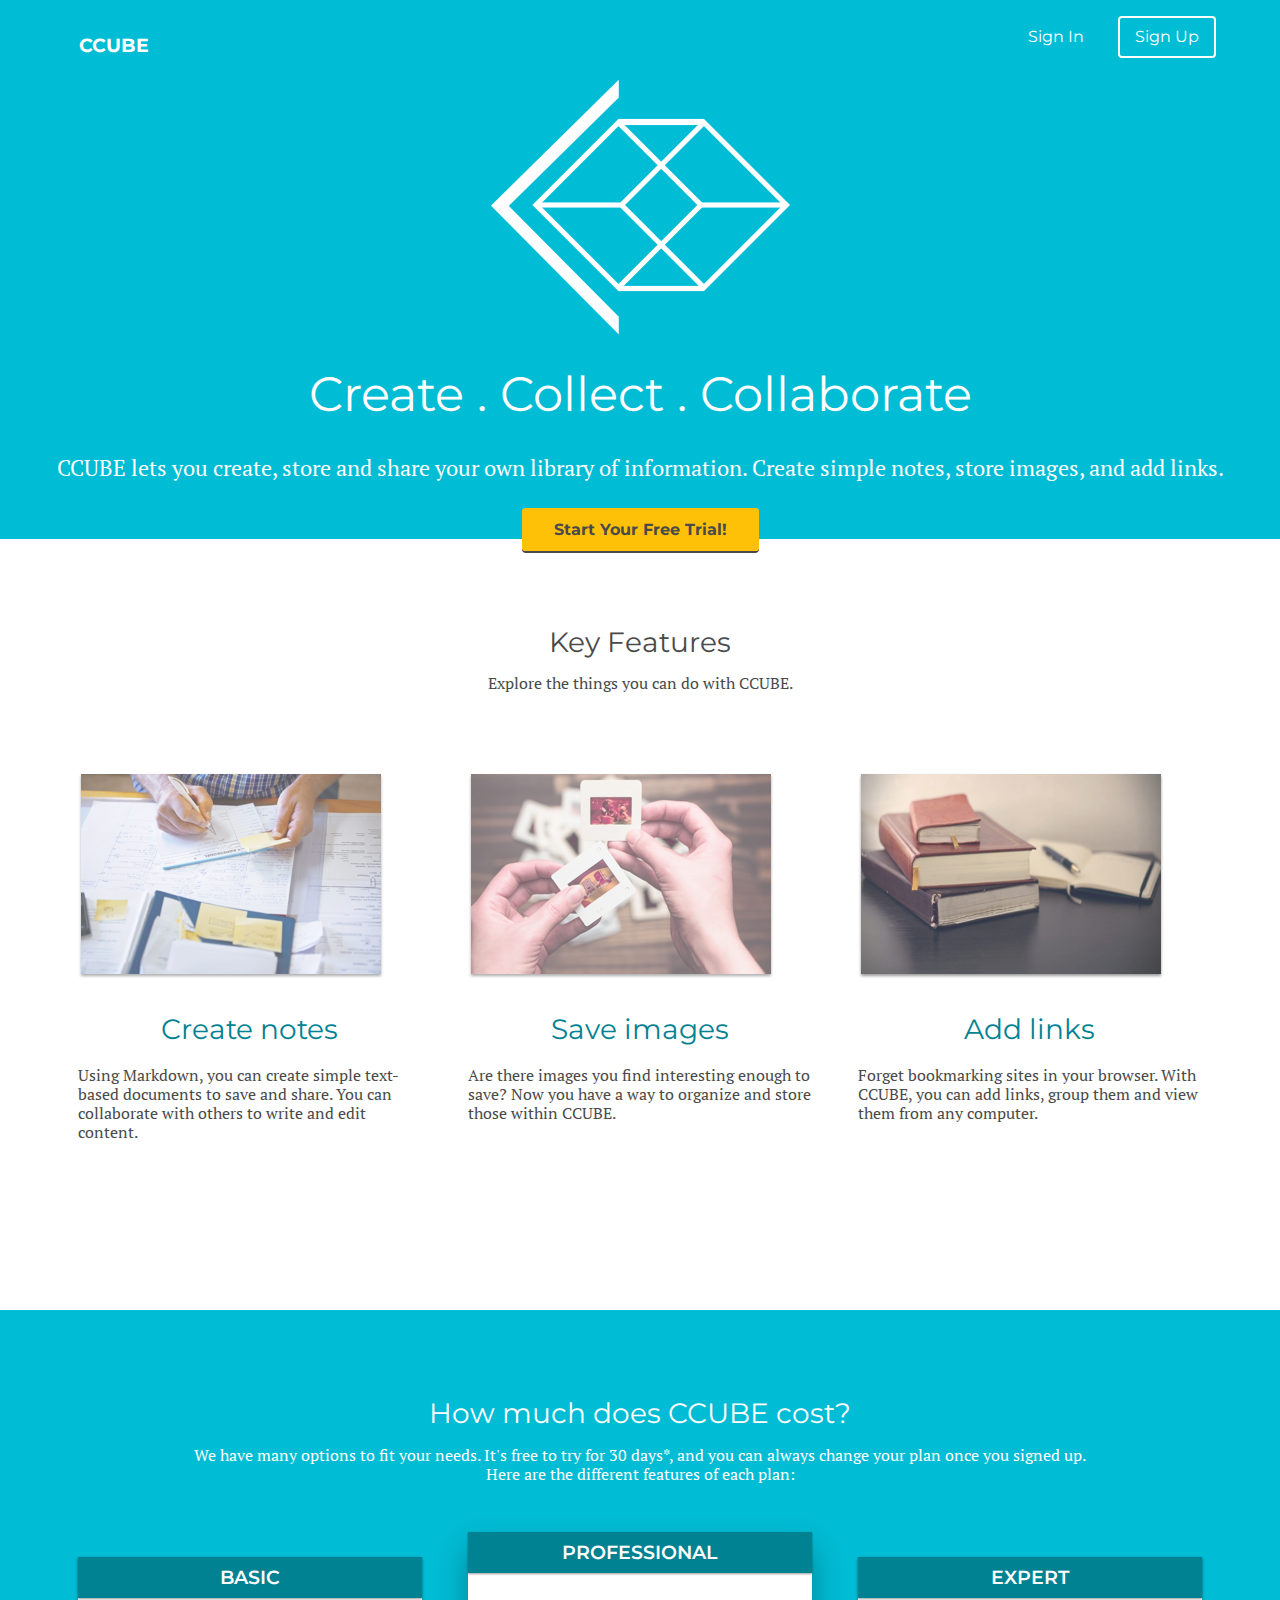
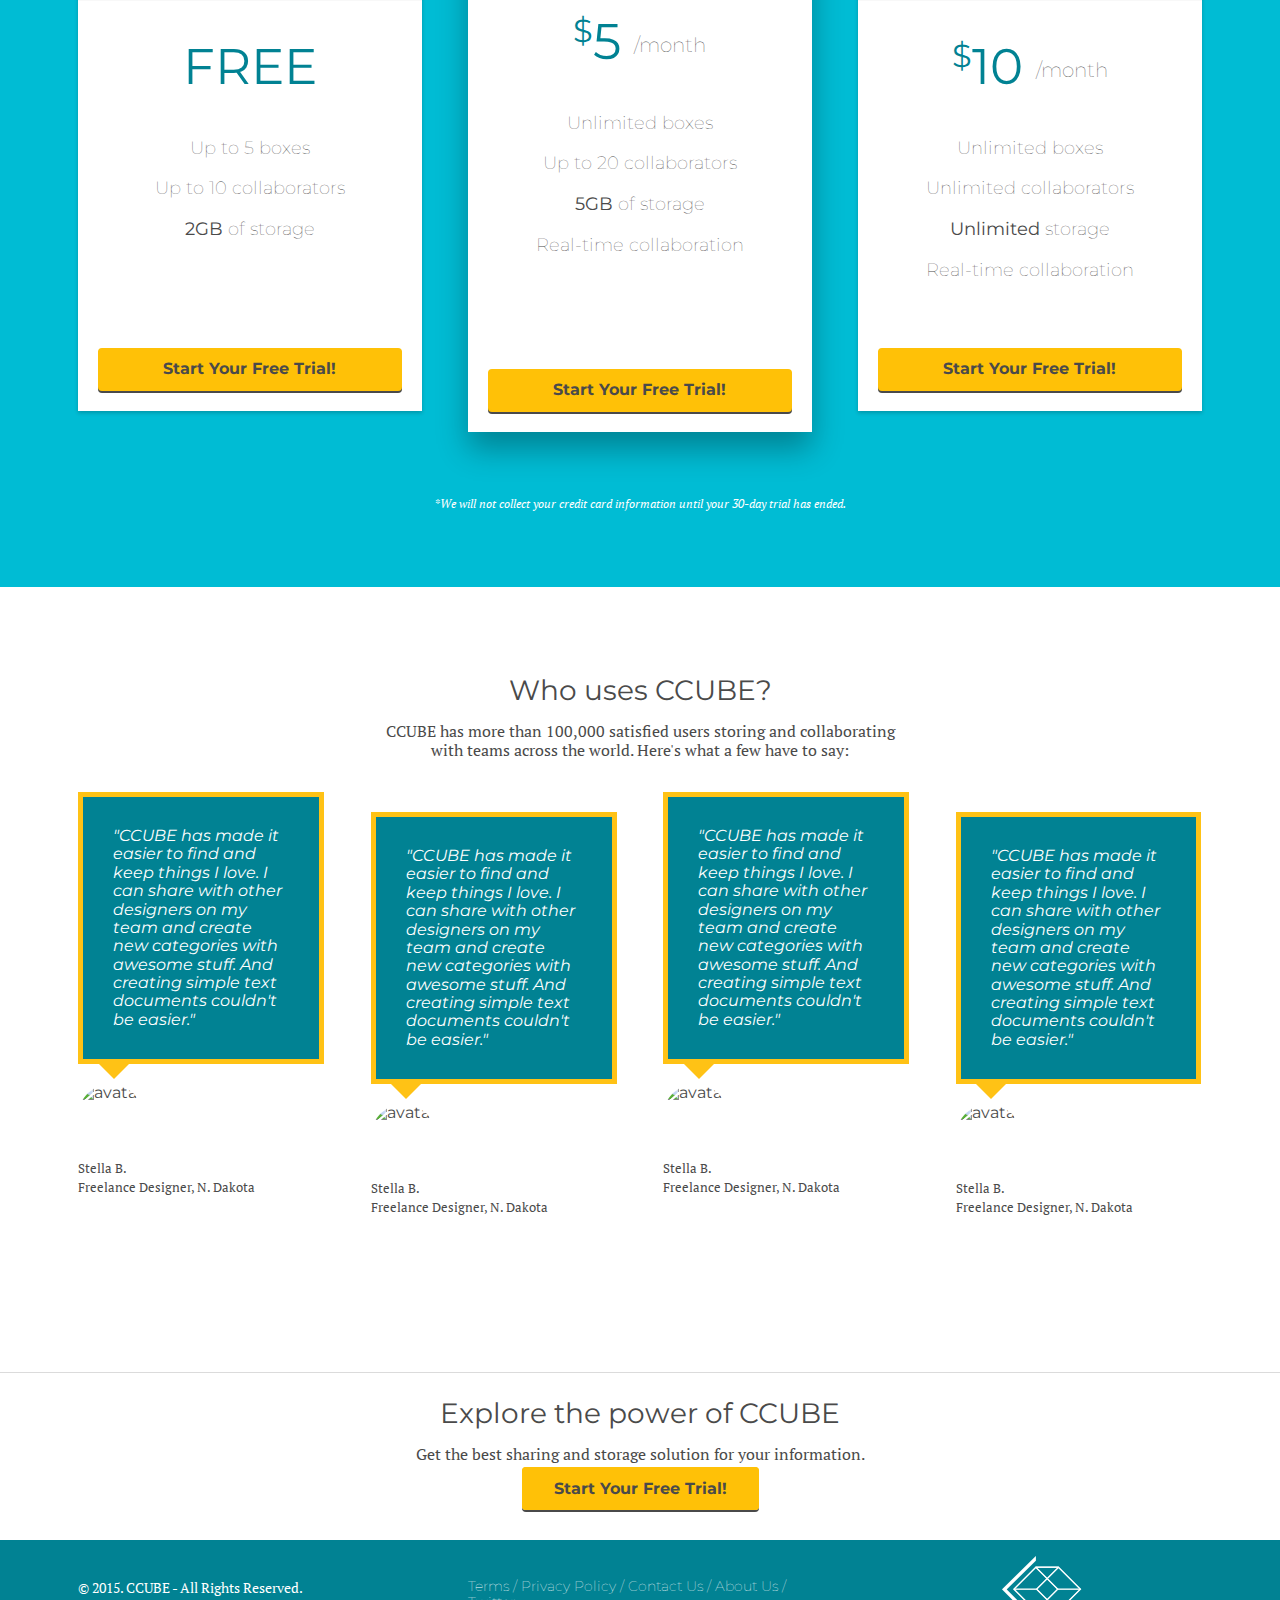
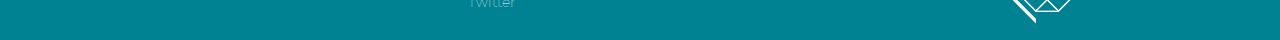
==== commit fbd3e9fd: "Checkpoint 31 completed" ====
--- a/index.html
+++ b/index.html
@@ -31,7 +31,7 @@
    </nav>
    <div class="container hero">
   <!--   <img src="images/background hero.png" alt="hero1" /> -->
-   <a href="index.html" class="site-logo"><img src="images/site-logo.png" alt="Blocbox" /></a>
+   <a href="index.html" class="site-logo"><img src="images/site-logo.png" alt="CCUBE" /></a>
      <h1 class ="fadeIn animated">Create . Collect . Collaborate</h1>
      <p>CCUBE lets you create, store and share your own library of information. Create simple notes, store images, and add links.</p>
      <a href="signup.html" class="btn">Start Your Free Trial!</a>
@@ -159,6 +159,7 @@
 
  <!-- Additional Call-to-action -->
  <section class="addctc">
+   <div class="line"></div>
    <div class="container">
       <h2>Explore the power of CCUBE</h2>
       <p>Get the best sharing and storage solution for your information.</p>
@@ -170,6 +171,7 @@
  </main>
 
  <!-- Footer -->
+
  <footer>
    <div class="container footer-nav-block">
        <div class="left-footer-block one-third">
@@ -185,7 +187,7 @@
          </ul>
        </nav>
        <div class="right-footer-block one-third">
-         <img class="logo" src="images/site-logo.png" alt="Blocbox" />
+         <img class="logo" src="images/logo-footer.png" alt="CCUBE" />
        </div>
    </div>
  </footer>
--- a/css/style.css
+++ b/css/style.css
@@ -30,6 +30,8 @@
     padding-left: 15px;
     padding-right: 15px;
     position: relative;
+
+
   }
   .container:before,
   .container:after {
@@ -39,7 +41,23 @@
   .container:after {
     clear: both;
   }
-  .one-half, .one-third, .one-fourth {
+  .one-half1{
+    width:96%;
+    float:left;
+    position:absolute;
+    min-height: 1px;
+    margin:0 2% 20px;
+  }
+
+  .one-half{
+    width:96%;
+    float:right;
+    position:absolute;
+    min-height: 1px;
+    margin:0 2% 20px;
+  }
+
+  .one-third, .one-fourth {
     width:96%;
     float:left;
     position:relative;
@@ -47,6 +65,15 @@
     margin:0 2% 20px;
   }
 
+  .one-fourth1 {
+    width:96%;
+    float:left;
+    position:relative;
+    min-height: 1px;
+    margin:0 2% 20px;
+    margin-top: 20px;
+  }
+
   /* Media queries */
 
   @media (min-width: 320px) {
@@ -73,6 +100,9 @@
        width:29.33333%;
             }
      .one-fourth {
+       width:21%;
+     }
+     .one-fourth1 {
        width:21%;
      }
    }
@@ -105,11 +135,7 @@
  float:inherit;
  text-align:inherit;
 }
-/* display:inline;
- text-align: right;
- float:left;
- margin:0;
- */
+
 
 
 
@@ -130,6 +156,7 @@
  header nav ul > li > a {
    color:#FFFFFF;
    text-decoration: none;
+
  }
  header nav ul > li.btn-outline:hover > a {
    color:#4a4a4a;
@@ -138,6 +165,7 @@
    text-align: center;
    display:block;
    position: relative;
+
  }
  header .hero h1 {
    font-size:48px;
@@ -165,32 +193,58 @@
    background: #FFC107;
    border: 2px solid #FFC107;
    box-shadow: 0px 2px 0px 0px #4A4A4A;
+
+
  }
 
  /* BENEFITS */
+
+
  .benefits {
    text-align: center;
    display:block;
    position:relative;
- }
+   padding:4em 0;
+ }
+
+ .benefits div h2, .benefits p {
+  color:#4a4a4a;
+
+ }
+
  .benefits ul {
    margin: 0 auto;
    padding:4em 0;
+   display: inline-block;
  }
  .benefits ul li {
    list-style-type: none;
-   display: inline-block;
- }
- .benefits i {
-   color:#018293;
-   font-size:40px;
-   margin:0;
-   vertical-align: middle;
- }
+/*   display: inline;
+   float: left;*/
+ }
+
+
  .benefits h2 {
    color:#018293;
- }
-
+
+ }
+
+
+ .benefits img {
+    margin:0;
+/*align-items:baseline;*/
+    display: inline;
+     float:left;
+     opacity: 0.8;
+     shadow: 0 2px 3px 0 rgba(0,0,0,0.50);
+     margin-right: 10px;
+     margin-bottom: 10px;
+     vertical-align: middle;
+  }
+  .benefits ul li h2, .benefits ul li p{
+    display: inline-block;
+       text-align: left;
+  }
 
  /* PRICING */
   .pricing {
@@ -229,13 +283,15 @@
  .box.middle {
    min-height: 485px;
    margin-top:0px;
+   box-shadow: 0px 17px 29px 0px rgba(0,0,0,0.30);
 }
 
    .box h3 {
-     font-family: "Lato", Helvetica, Arial, sans-serif;
+     font-family: "Montserrat", Helvetica, Arial, sans-serif;
      font-weight: 600;
      text-transform: uppercase;
-     background: #E2E2E2;
+     background: #018293;
+     color:#ffffff;
      box-shadow: 0px 1px 2px 0px rgba(0,0,0,0.40);
      left:0;
      right:0;
@@ -248,7 +304,7 @@
       font-size:50px;
       font-weight: normal;
       margin:40px 0 10px;
-      color:#3498DB;
+      color:#018293;
     }
 
     .box h4 span {
@@ -256,9 +312,9 @@
    vertical-align: top;
  }
  .box h4 span.month {
-   font-family: "Lato", Helvetica, Arial, sans-serif;
+   font-family: "Montserrat", Helvetica, Arial, sans-serif;
    font-weight: 100;
-   color:#888888;
+   color:#4a4a4a;
    font-size:20px;
    vertical-align: middle;
  }
@@ -266,17 +322,18 @@
    font-size:18px;
    margin-bottom:20px;
    font-weight: 100;
+   text-align:center;
  }
 
  .box .btn {
-   position:absolute;
+ position:absolute;
    bottom:20px;
    left:20px;
    right:20px;
  }
  .small {
    font-size: 12px;
-   color: #FEFEFE;
+   color: #ffffff;
    line-height: 15px;
    font-style:italic;
  }
@@ -287,7 +344,7 @@
     text-align: center;
   }
   .testimonials h2 {
-    color:#3498DB;
+    color:#4a4a4a;
   }
   .testimonials ul li {
     list-style-type: none;
@@ -296,7 +353,8 @@
     color:#FFFFFF;
     text-align: left;
     font-style: italic;
-    background:#34495E;
+    background:#018293;
+    border: 5px solid #FFC215;
     position: relative;
     padding:30px;
     width:auto;
@@ -310,10 +368,11 @@
     height: 0;
     width: 0;
     position: absolute;
-    pointer-events: none;
-    border-top-color: #34495E;
-    border-width: 10px;
-    margin-left: -10px;
+    pointer-events:none;
+    border-top-color: #FFC215;
+
+    border-width: 20px;
+    margin-left: -20px;
   }
   .testimonials img {
      height: 65px;
@@ -322,11 +381,83 @@
      float: left;
      display: inline-block;
      margin:20px 10px 0 0;
-   }
-   .testimonials p.name {
+
+   }
+
+  .testimonials p.name {
      float: left;
      display: inline-block;
      text-align: left;
      font-size:13px;
-     margin-top: 30px;
-   }
+     margin-top: 10px;
+   }
+
+.addctc{
+text-align: center;
+ margin-top: 10px;
+ margin-bottom: 10px;
+ display:block;
+ position:relative;
+ padding:2em 0;
+}
+
+.line{
+  width: 2200px;
+  height:1px;
+  opacity: .2;
+  background: #4a4a4a;
+}
+
+.addctc div h2, .addctc p {
+ color:#4a4a4a;
+
+}
+
+
+   /* FOOTER */
+    footer {
+      background-color: #018293;
+      color: #FFFFFF;
+      height: 150px;
+      position: relative;
+      overflow: hidden;
+      z-index: 0;
+    }
+    footer p, footer nav ul {
+      font-size:14px;
+      font-weight:100;
+      text-align: center;
+      margin: 10px auto 0;
+    }
+    footer nav ul li {
+      list-style-type: none;
+      display: inline;
+    }
+    footer nav ul li a {
+      color:#ffffff;
+      text-decoration: none;
+    }
+    footer .right-footer-block {
+      background-color: transparent;
+    }
+    footer .logo{
+      padding: 2.35em 0;
+      margin: 0 auto;
+      display: block;
+    }
+    @media (min-width: 992px){
+       footer{
+         background-color: #018293;
+         height: 100px;
+       }
+       footer p, footer nav ul{
+         padding: 2em 0;
+         text-align: left;
+       }
+       footer .right-footer-block {
+         background-color: #018293;
+       }
+       footer .logo{
+         padding: 1em 0 1em 1.5em;
+       }
+     }
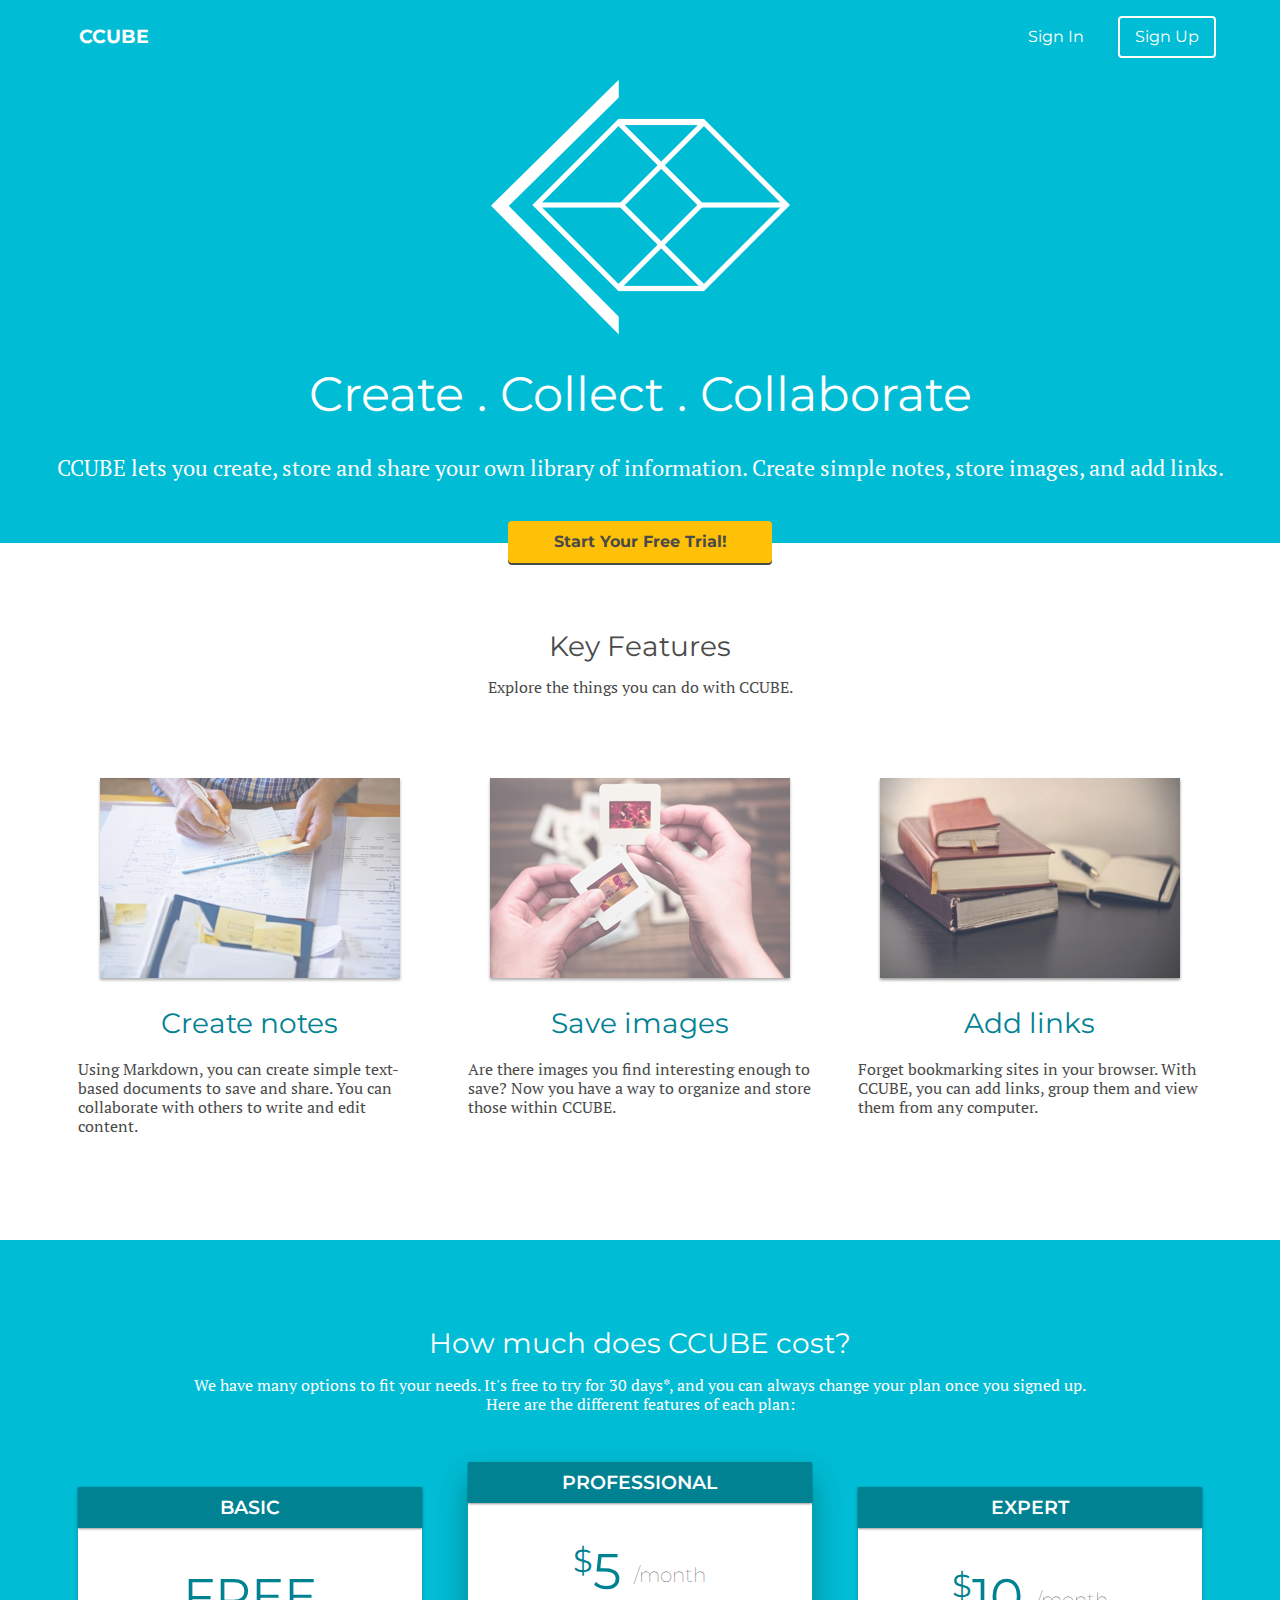
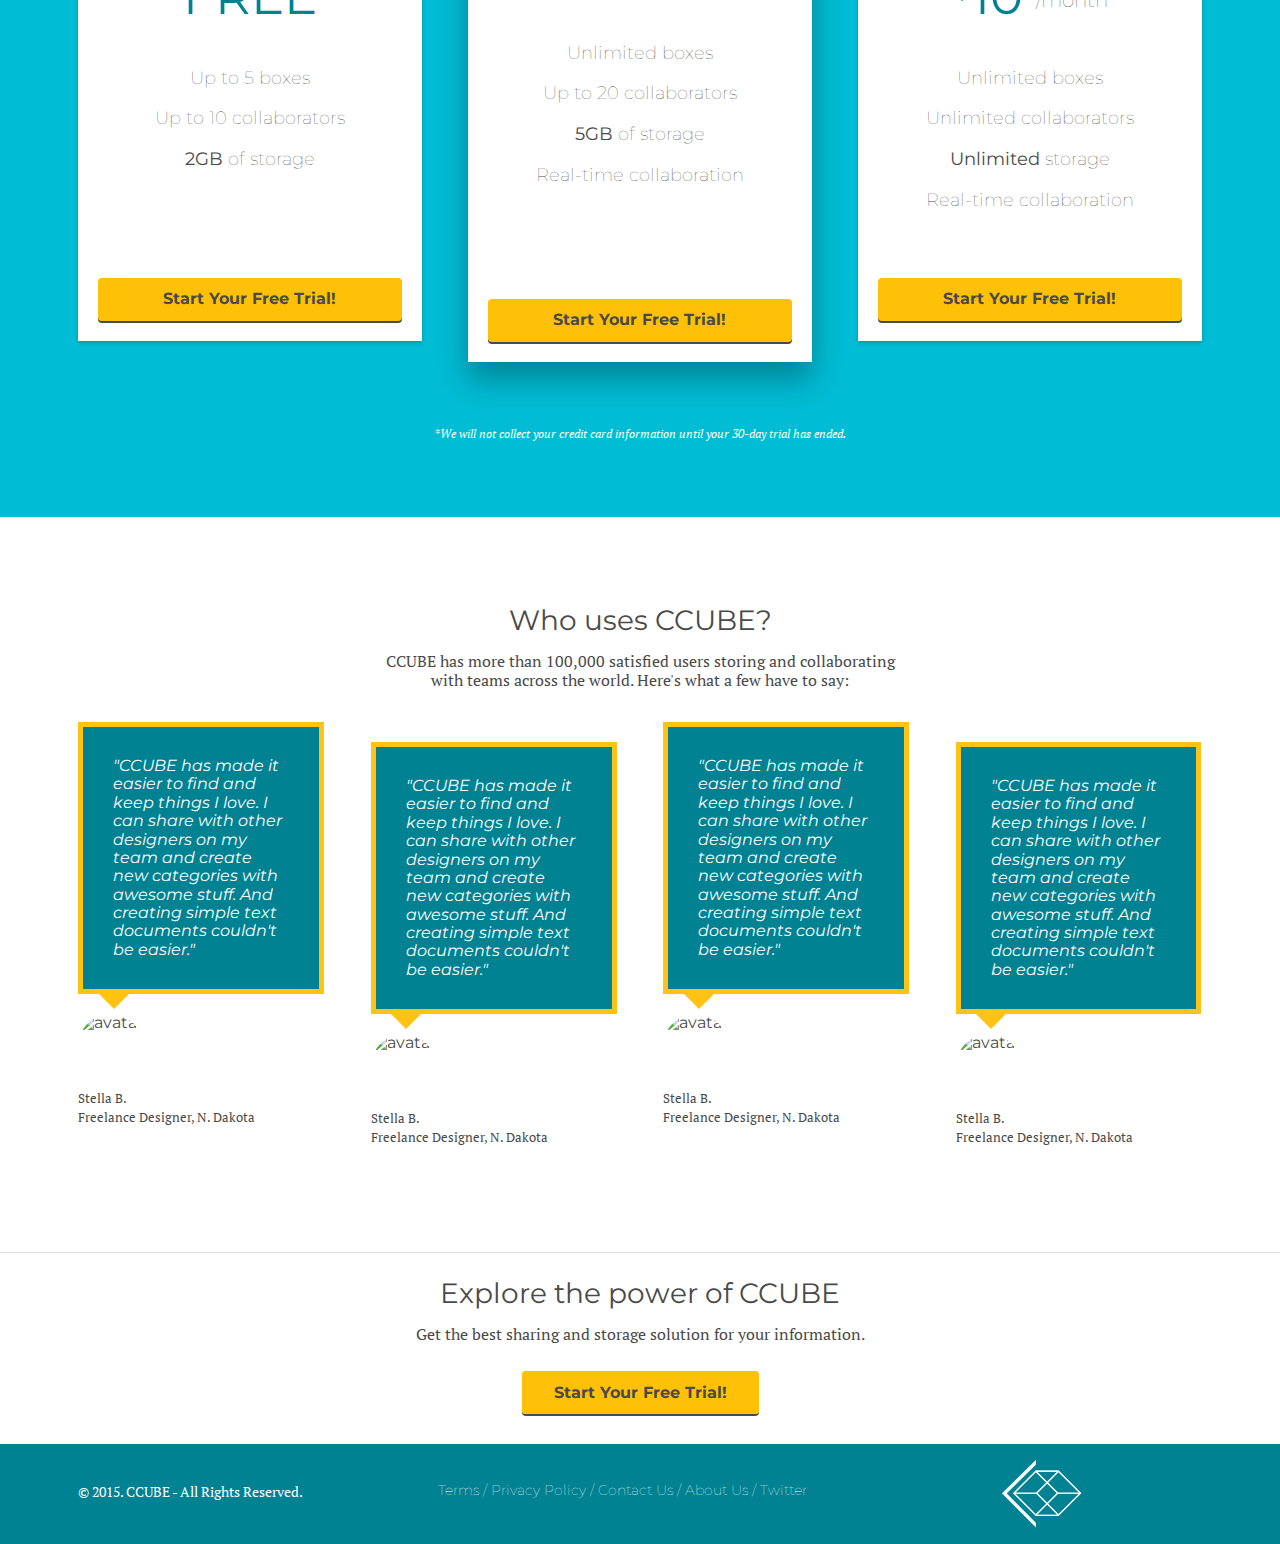
==== commit 04ff9da2: "Dashboard styling completed" ====
--- a/index.html
+++ b/index.html
@@ -6,7 +6,7 @@
    <meta charset="UTF-8">
    <title>Create . Collect . Collaborate | CCUBE</title>
     <!-- Google Fonts -->
-    <link href="https://fonts.googleapis.com/css?family=Montserrat|PT+Serif" rel="stylesheet">
+    <link href="https://fonts.googleapis.com/css?family=Montserrat|PT+Serif:400,700" rel="stylesheet">
     <!-- CSS -->
  <link rel="stylesheet" href="css/normalize.css">
  <link rel="stylesheet" href="css/style.css">
--- a/css/style.css
+++ b/css/style.css
@@ -21,6 +21,7 @@
    font-size:16px;
    line-height: 19px;
    font-weight: 100;
+
  }
 
  /* GRID */
@@ -47,6 +48,7 @@
     position:absolute;
     min-height: 1px;
     margin:0 2% 20px;
+
   }
 
   .one-half{
@@ -138,7 +140,10 @@
 
 
 
-
+header nav h3{
+
+  margin: 10px 0 0 0;
+}
 
  header nav ul > li {
    list-style-type: none;
@@ -178,9 +183,18 @@
    font-weight: 100;
    margin:10px 0 40px;
  }
+
  header .hero img {
    display: block;
    margin:3em auto 0;
+ }
+
+ header .hero a.btn{
+       margin: 0 auto;
+       margin-bottom: -20px;
+       display: block;
+       width: 200px;
+
  }
 
  /* BUTTONS */
@@ -204,7 +218,7 @@
    text-align: center;
    display:block;
    position:relative;
-   padding:4em 0;
+   padding:4em 0 0 0;
  }
 
  .benefits div h2, .benefits p {
@@ -231,19 +245,26 @@
 
 
  .benefits img {
-    margin:0;
-/*align-items:baseline;*/
-    display: inline;
+   opacity: 0.8;
+   vertical-align: middle;
+
+  /*  margin:0;
+align-items:baseline;
+     display: inline;
      float:left;
      opacity: 0.8;
      shadow: 0 2px 3px 0 rgba(0,0,0,0.50);
      margin-right: 10px;
      margin-bottom: 10px;
      vertical-align: middle;
+  /*    display: inline-block;*/
+
   }
   .benefits ul li h2, .benefits ul li p{
     display: inline-block;
        text-align: left;
+
+      /* vertical-align: top;*/
   }
 
  /* PRICING */
@@ -330,6 +351,7 @@
    bottom:20px;
    left:20px;
    right:20px;
+
  }
  .small {
    font-size: 12px;
@@ -348,7 +370,11 @@
   }
   .testimonials ul li {
     list-style-type: none;
-  }
+
+  }
+
+
+
   .testimonials blockquote {
     color:#FFFFFF;
     text-align: left;
@@ -382,19 +408,26 @@
      display: inline-block;
      margin:20px 10px 0 0;
 
+
+
    }
 
   .testimonials p.name {
-     float: left;
+     float:inherit;
      display: inline-block;
      text-align: left;
      font-size:13px;
      margin-top: 10px;
-   }
+
+    /* vertical-align: top;*/
+
+   }
+
+
 
 .addctc{
 text-align: center;
- margin-top: 10px;
+ margin-top: -40px;
  margin-bottom: 10px;
  display:block;
  position:relative;
@@ -412,13 +445,17 @@
  color:#4a4a4a;
 
 }
+.addctc p {
+margin-bottom: 40px;
+
+}
 
 
    /* FOOTER */
     footer {
       background-color: #018293;
       color: #FFFFFF;
-      height: 150px;
+    /*  height: 150px;*/
       position: relative;
       overflow: hidden;
       z-index: 0;
@@ -429,13 +466,22 @@
       text-align: center;
       margin: 10px auto 0;
     }
+    footer nav ul {
+
+      margin-left: -30px;
+
+    }
+
     footer nav ul li {
-      list-style-type: none;
+      list-style-type:none;
       display: inline;
+
+
     }
     footer nav ul li a {
       color:#ffffff;
       text-decoration: none;
+
     }
     footer .right-footer-block {
       background-color: transparent;
@@ -461,3 +507,227 @@
          padding: 1em 0 1em 1.5em;
        }
      }
+
+     /* DASHBOARD */
+      .dashboard {
+        background:#D1D1D1;
+      }
+
+      .left-nav {
+         height: 100vh;
+         width:14.66666667%;
+         color:#FFFFFF;
+         background: #00BCD4;
+         float:left;
+         position: fixed;
+         display:block;
+       }
+
+       .left-nav .site-logo-small {
+          padding:20px 0;
+          background:#018293;
+          display:block;
+          text-align: center;
+        }
+        .left-nav .items {
+           padding:0 6%;
+         }
+         .left-nav .items p {
+            font-weight: 600;
+            text-transform: uppercase;
+            font-size: 12px;
+            color: #ffffff;
+            line-height: 15px;
+          }
+
+          .left-nav .items ul {
+   margin:0 0 40px;
+   padding:0;
+ }
+ .left-nav .items ul li {
+   list-style-type: none;
+   margin-bottom: 15px;
+ }
+
+ .left-nav .items ul li a {
+   color:#FFFFFF;
+   text-decoration: none;
+   font-weight: 100;
+ }
+
+ .left-nav .items ul li a i {
+   width:16px;
+   text-align: center;
+   margin-right:8px;
+ }
+
+ /* LEFT NAVBAR SETTINGS */
+  .left-nav .settings {
+    position:absolute;
+    background:#018293;
+    width:100%;
+    bottom:0;
+    left:0;
+    right:0;
+    padding:10px 0;
+  }
+  .left-nav .settings img {
+    height:35px;
+    width:35px;
+    border-radius: 50%;
+    margin-left:10px;
+    display: inline-block;
+  }
+  .left-nav .settings p {
+    display: inline-block;
+    vertical-align: top;
+    padding-top: 8px;
+    font-weight: 400;
+    margin:0 0 0 10px;
+  }
+  .left-nav .settings a {
+    color:#FFFFFF;
+    text-decoration: none;
+    text-align: right;
+    float: right;
+    margin-right:10px;
+    margin-top:8px;
+  }
+
+  /* CONTENT */
+   .content {
+     padding:6em 1% 1.5em;
+     float:right;
+     width:98%;
+     position: relative;
+   }
+   .content .header {
+     margin:0 1% 20px;
+   }
+
+   .content .header h1 {
+   font-family: "Montserrat-Light", Helvetica, Arial, sans-serif;
+   font-weight: 100;
+  /* letter-spacing: -0.75px;*/
+   margin:0 0 30px;
+   font-size: 36px;
+   color: #018293;
+   line-height: 44px;
+   float: left;
+   display:inline-block;
+ }
+ .content .header > a {
+   float:right;
+ }
+ .content-item {
+    width:96%;
+    margin:0 2% 25px;
+    float:left;
+    display:block;
+  }
+  .item-box {
+    display:block;
+    height:230px;
+    background: #FFFFFF;
+    box-shadow: 0px 1px 3px 0px rgba(0,0,0,0.40);
+    position: relative;
+    overflow: hidden;
+    padding:20px;
+  }
+
+
+  /* Larger Mobile Devices */
+ @media (min-width:460px) {
+   .content {
+     padding:1.5em 1%;
+     float:right;
+     width:90%;
+     position: relative;
+   }
+   .content-item {
+     width:46%;
+     margin:0 2% 25px;
+     float:left;
+     display:block;
+   }
+ }
+
+ /* Tablets */
+ @media (min-width:768px) {
+   .content {
+     padding:1.5em 5%;
+     float:right;
+     width:90%;
+     position: relative;
+   }
+   .content > .container {
+     width:700px;
+   }
+   .content-item {
+     width:31.33333%;
+     margin:0 1% 25px;
+   }
+ }
+
+ /* Laptops and Desktops */
+ @media (min-width:992px) {
+   .content {
+     padding:1.5em 1%;
+     float:right;
+     width:83.33333333%;
+     position: relative;
+   }
+   .content > .container {
+     width:auto;
+   }
+   .content-item {
+     width:23%;
+     margin:0 1% 25px;
+   }
+ }
+
+
+ .item-box > img {
+    position:absolute;
+    height:100%;
+    width:auto;
+    top:0;
+    left:0;
+    right:0;
+  }
+  .item-box h2 {
+    font-family: "PT Serif", serif;
+    font-weight: 700;
+    font-size: 15px;
+    line-height: 17px;
+    margin:0;
+  }
+  .item-box h2 a {
+    color: #018293;
+    text-decoration: none;
+  }
+  .item-box h2 img {
+    width:16px;
+    height:16px;
+    position:relative;
+    top:2px;
+    margin-right:5px;
+  }
+  .item-box p {
+    font-size: 14px;
+    color: #4a4a4a;
+    line-height: 18px;
+    margin:5px 0 0;
+  }
+
+
+
+.left-nav li a:hover{
+  background-color:#FFC107;
+}
+
+ .left-nav li a:active{
+  background-color: #018293;
+  font-size: 18px;
+
+}
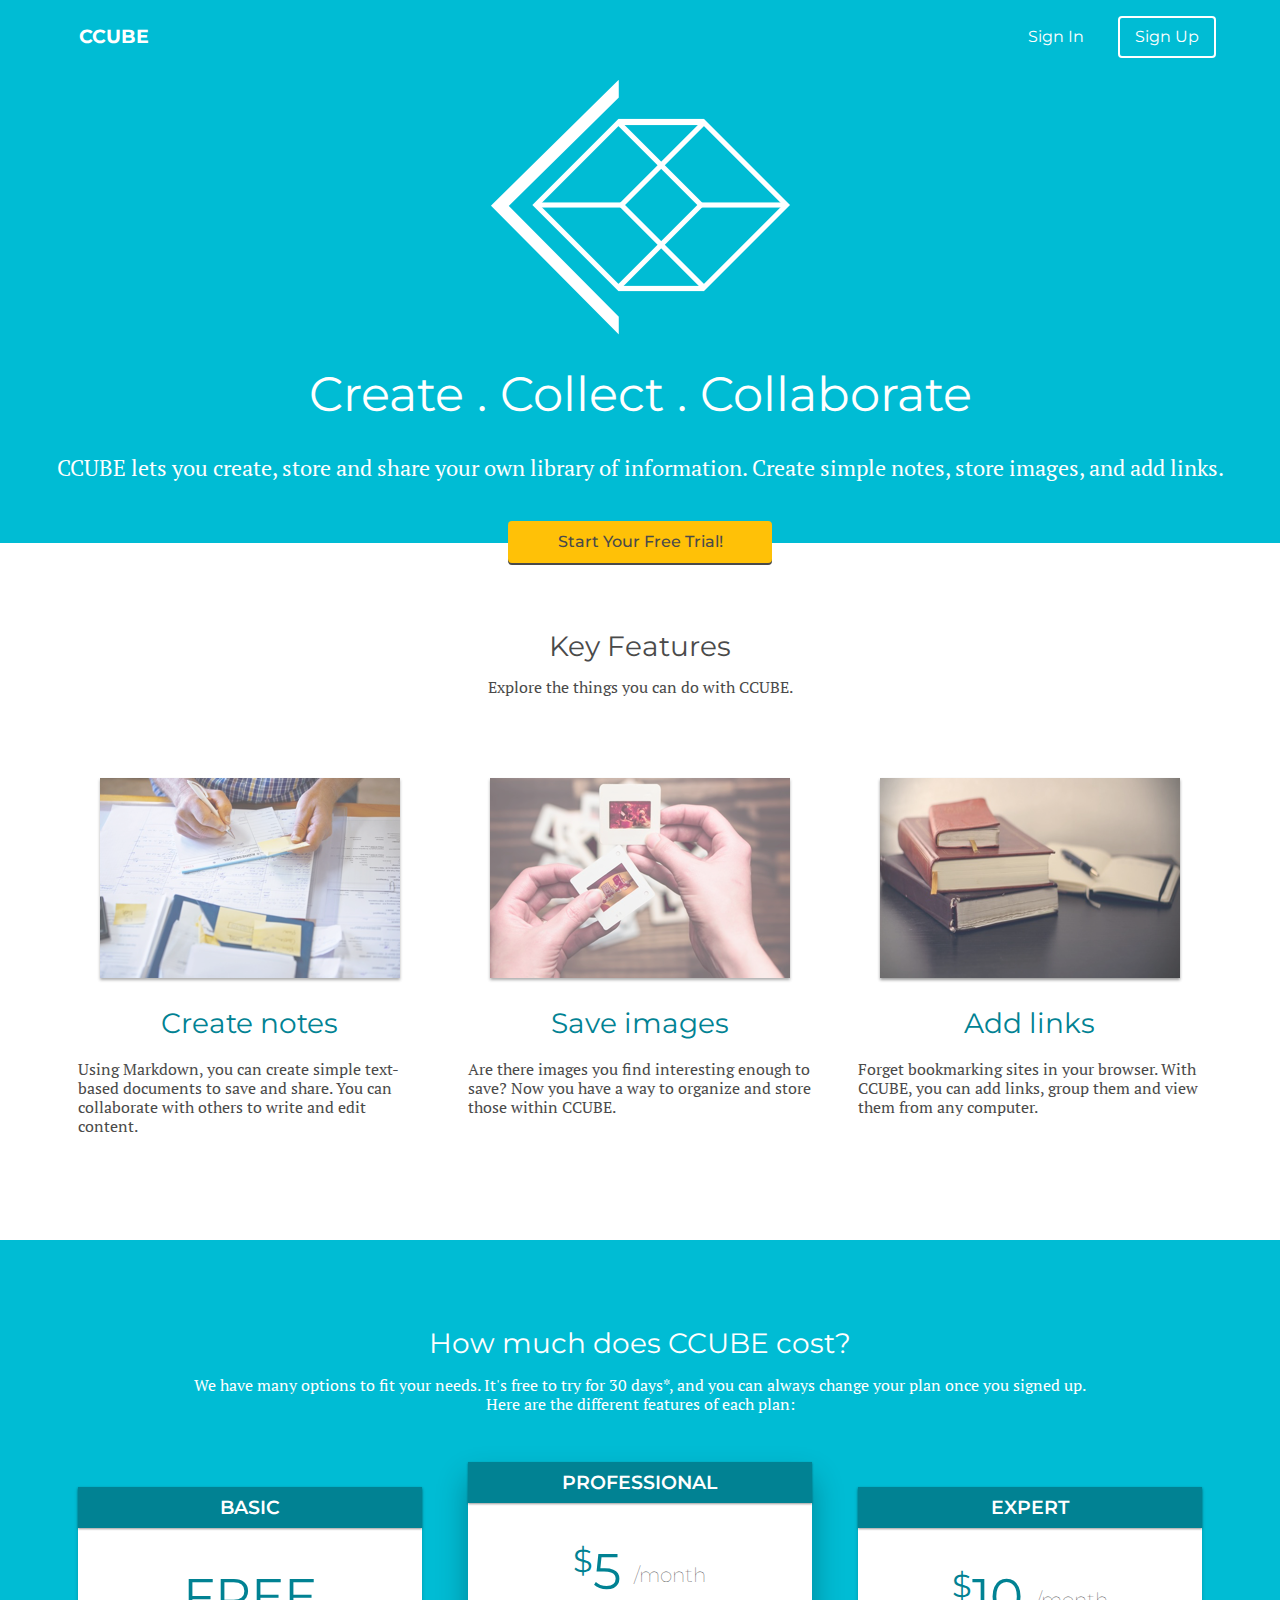
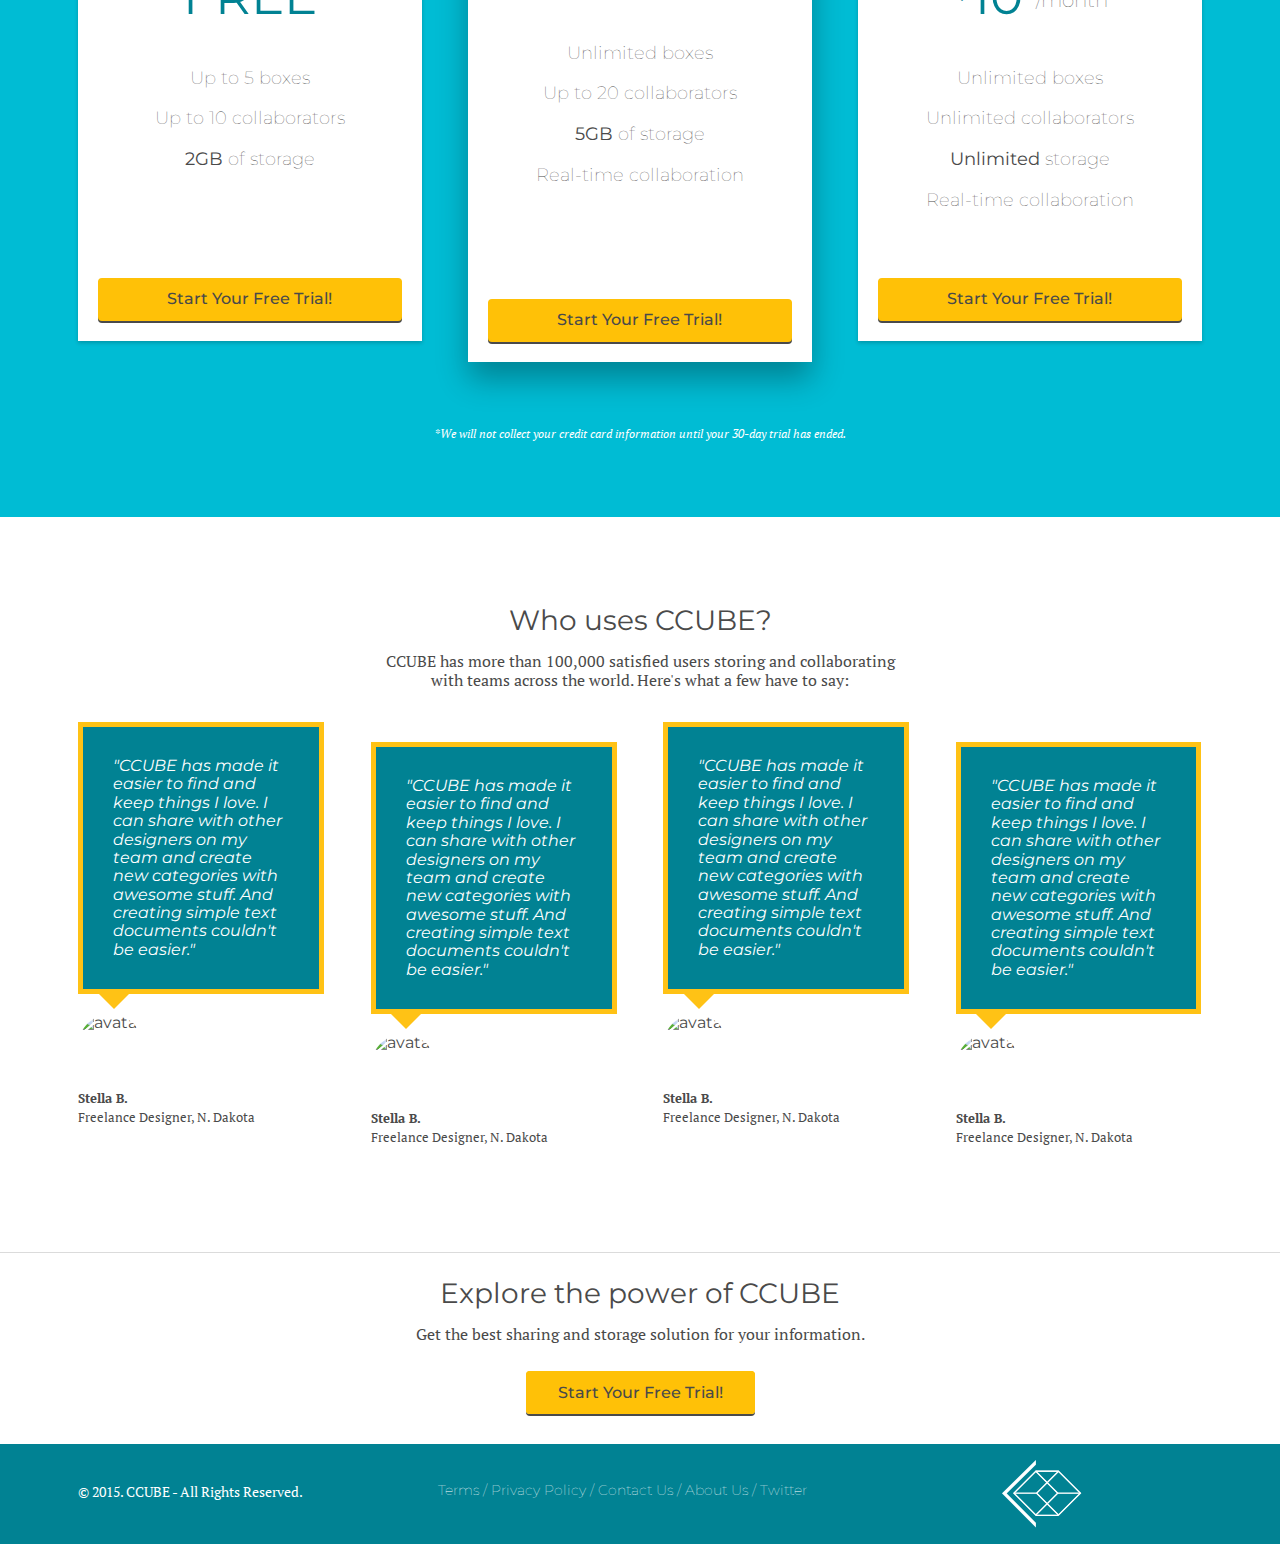
==== commit 033c803a: "Checkpoint 34 completed" ====
--- a/index.html
+++ b/index.html
@@ -6,7 +6,7 @@
    <meta charset="UTF-8">
    <title>Create . Collect . Collaborate | CCUBE</title>
     <!-- Google Fonts -->
-    <link href="https://fonts.googleapis.com/css?family=Montserrat|PT+Serif:400,700" rel="stylesheet">
+    <link href="https://fonts.googleapis.com/css?family=Montserrat:200,300,400,500|PT+Serif:400,700" rel="stylesheet">
     <!-- CSS -->
  <link rel="stylesheet" href="css/normalize.css">
  <link rel="stylesheet" href="css/style.css">
--- a/css/style.css
+++ b/css/style.css
@@ -201,7 +201,7 @@
  .btn {
    border-radius: 4px;
    color:#4A4A4A;
-   font-weight: 700;
+   font-weight: 500;
    text-decoration: none;
    padding:10px 30px;
    background: #FFC107;
@@ -418,6 +418,7 @@
      text-align: left;
      font-size:13px;
      margin-top: 10px;
+     font-weight: 400;
 
     /* vertical-align: top;*/
 
@@ -514,14 +515,79 @@
       }
 
       .left-nav {
-         height: 100vh;
-         width:14.66666667%;
+         height: 100%;
+         width:280px;
          color:#FFFFFF;
          background: #00BCD4;
          float:left;
-         position: fixed;
-         display:block;
+         position:absolute;
+         -webkit-transition: all 0.3s ease-in-out;
+         -moz-transition: all 0.3s ease-in-out;
+         -o-transition: all 0.3s ease-in-out;
+         transition: all 0.3s ease-in-out;
+         transform: translate(-280px,0);
+           -webkit-transform: translate(-280px,0); /** Chrome & Safari **/
+           -o-transform: translate(-280px,0); /** Opera **/
+           -moz-transform: translate(-280px,0); /** Firefox **/
        }
+
+
+
+       .left-nav.open {
+          display:block;
+          width:280px;
+          background: #00BCD4;
+          -webkit-transition: all 0.3s ease-in-out;
+          -moz-transition: all 0.3s ease-in-out;
+          -o-transition: all 0.3s ease-in-out;
+          transition: all 0.3s ease-in-out;
+          transform: translate(0,0);
+            -webkit-transform: translate(0,0); /** Chrome & Safari **/
+            -o-transform: translate(0,0); /** Opera **/
+            -moz-transform: translate(0,0); /** Firefox **/
+            z-index: 100;
+        }
+        .hamburger {
+          position:absolute;
+          z-index: 1000;
+          background:#00BCD4;
+          color:#FFF;
+          text-decoration: none;
+          font-size: 22px;
+          padding: 10px 15px;
+          border-radius: 4px;
+          left: 5px;
+          top: 15px;
+        }
+        @media (min-width:992px) {
+           .left-nav {
+             height: 100vh;
+             width:14.66666667%;
+             color:#FFFFFF;
+             background: #00BCD4;
+             float:left;
+             position: fixed;
+             display:block;
+             transform: translate(0,0);
+             -webkit-transform: translate(0,0); /** Chrome & Safari **/
+             -o-transform: translate(0,0); /** Opera **/
+             -moz-transform: translate(0,0); /** Firefox **/
+           }
+           .left-nav.open {
+             width:14.66666667%;
+             transform: translate(0,0);
+             -webkit-transform: translate(0,0); /** Chrome & Safari **/
+             -o-transform: translate(0,0); /** Opera **/
+             -moz-transform: translate(0,0); /** Firefox **/
+           }
+           .hamburger {
+             display:none;
+           }
+         }
+
+
+
+
 
        .left-nav .site-logo-small {
           padding:20px 0;
@@ -533,6 +599,7 @@
            padding:0 6%;
          }
          .left-nav .items p {
+            font-family: "Montserrat", Helvetica, Arial, sans-serif;
             font-weight: 600;
             text-transform: uppercase;
             font-size: 12px;
@@ -547,6 +614,7 @@
  .left-nav .items ul li {
    list-style-type: none;
    margin-bottom: 15px;
+
  }
 
  .left-nav .items ul li a {
@@ -582,7 +650,8 @@
     display: inline-block;
     vertical-align: top;
     padding-top: 8px;
-    font-weight: 400;
+    font-family: "Montserrat", Helvetica, Arial, sans-serif;
+    font-weight: 300;
     margin:0 0 0 10px;
   }
   .left-nav .settings a {
@@ -721,7 +790,6 @@
   }
 
 
-
 .left-nav li a:hover{
   background-color:#FFC107;
 }
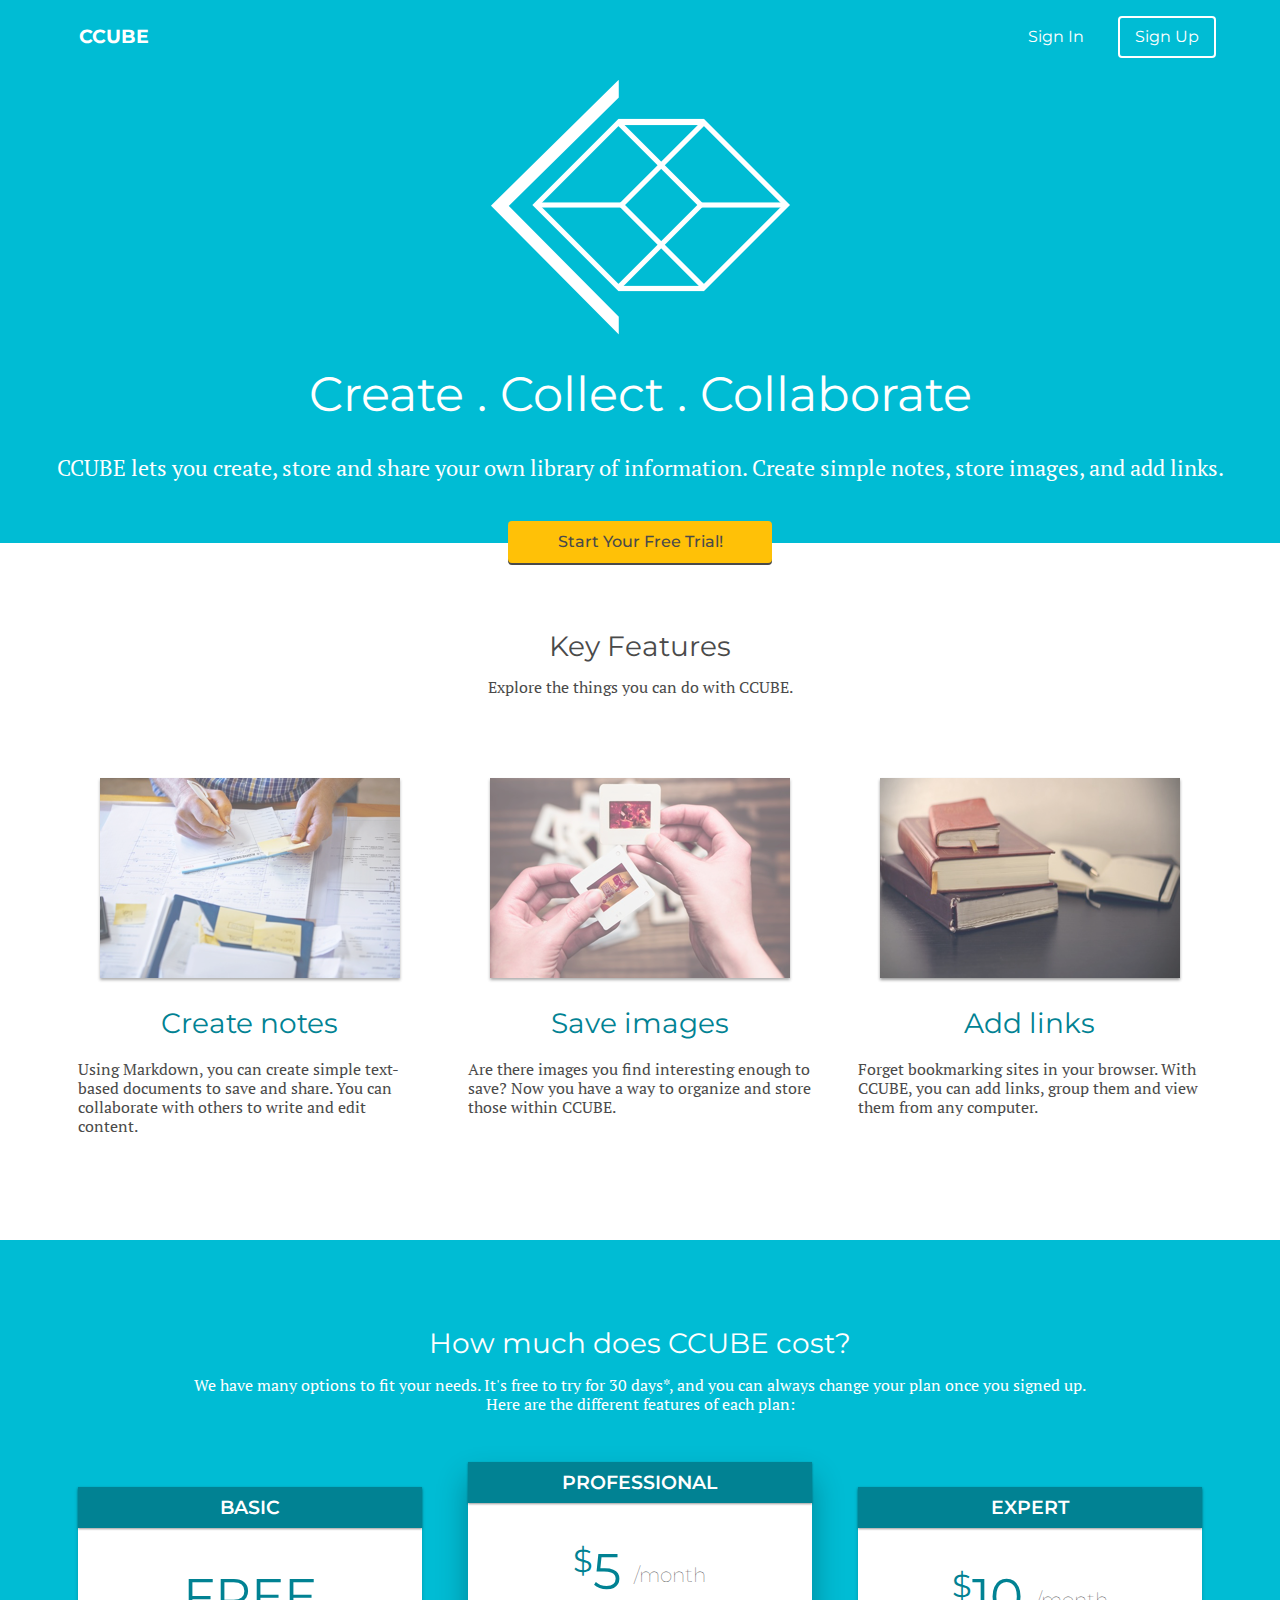
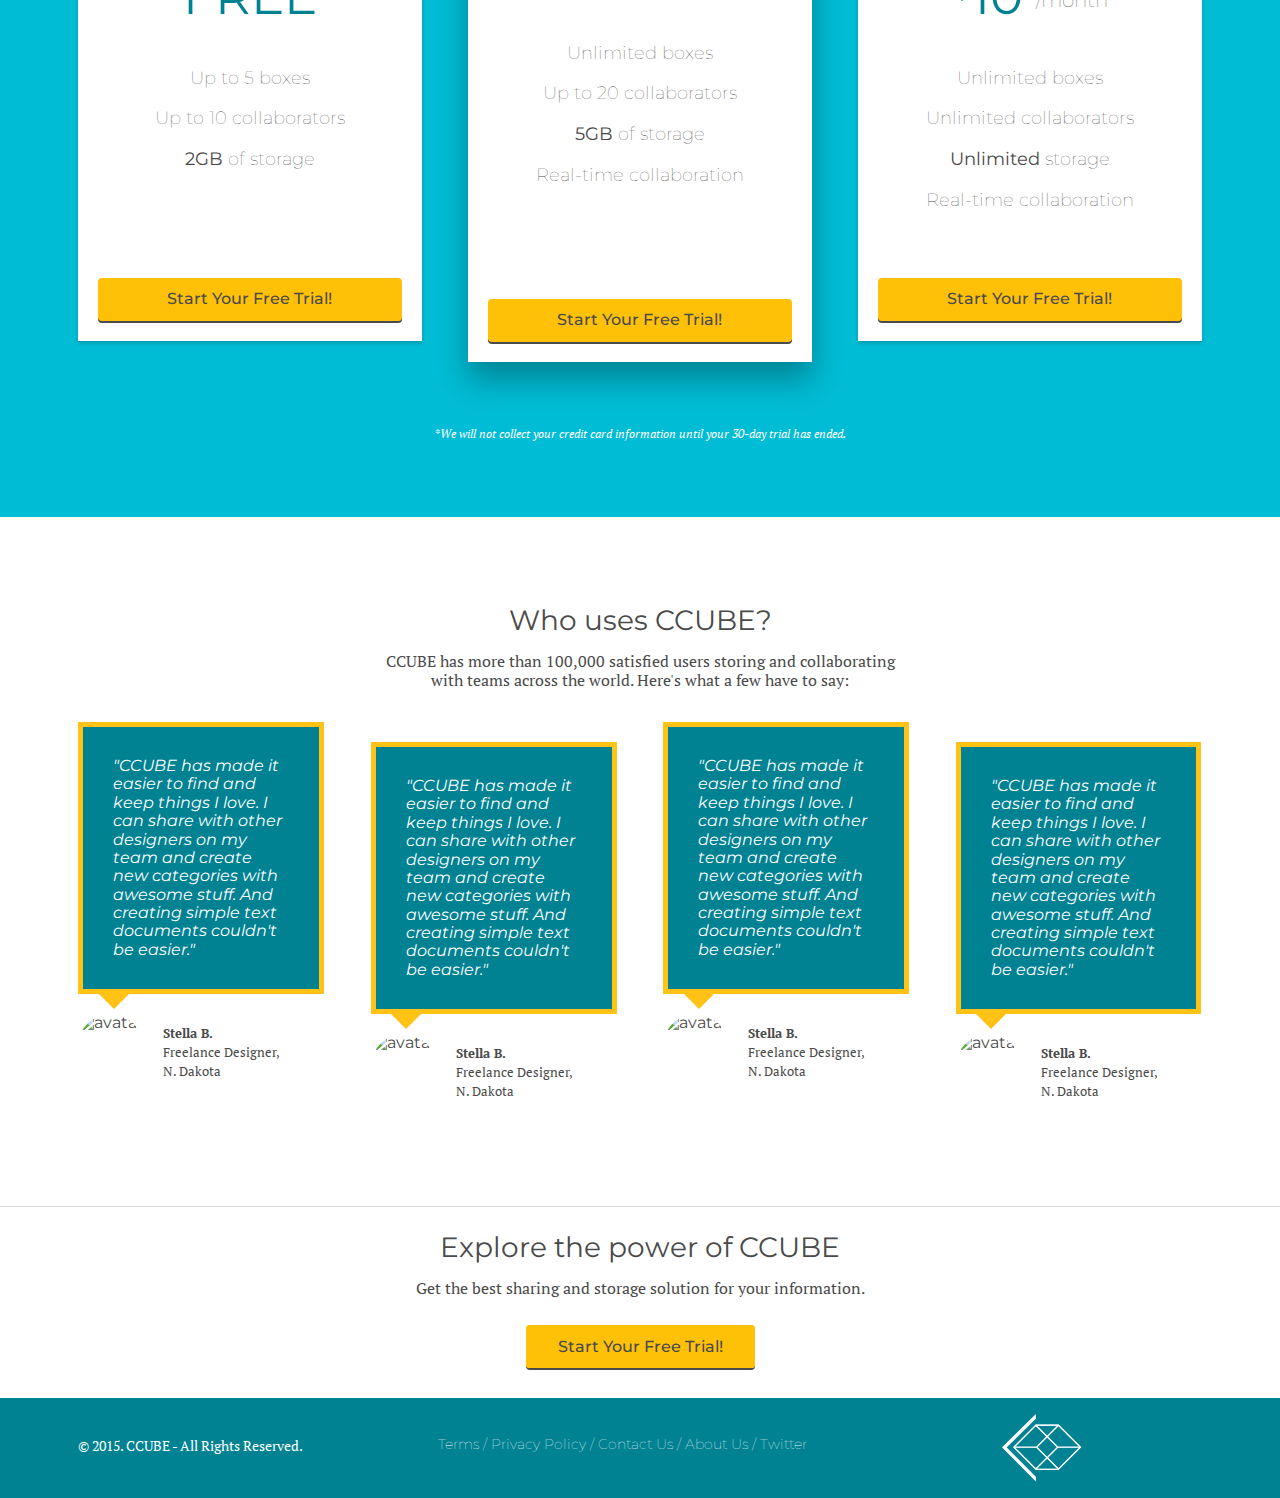
==== commit a152e7b1: "Final Push, Deploying Blocbox" ====
--- a/index.html
+++ b/index.html
@@ -133,26 +133,26 @@
        <blockquote>"CCUBE has made it easier to find and keep things I love. I can share with other designers on my team and create new categories with awesome stuff. And creating simple text documents couldn't be easier."
        </blockquote>
        <img src="https://s3.amazonaws.com/uifaces/faces/twitter/jsa/128.jpg" alt="avatar">
-       <p class="name"><strong>Stella B.</strong><br/>Freelance Designer, N. Dakota</p>
+       <p class="name"><strong>Stella B.</strong><br/>Freelance Designer, <br/>N. Dakota</p>
      </li>
 
   <li class="one-fourth1">
     <blockquote>"CCUBE has made it easier to find and keep things I love. I can share with other designers on my team and create new categories with awesome stuff. And creating simple text documents couldn't be easier."
     </blockquote>
     <img src="https://s3.amazonaws.com/uifaces/faces/twitter/jsa/128.jpg" alt="avatar">
-    <p class="name"><strong>Stella B.</strong><br/>Freelance Designer, N. Dakota</p>
+    <p class="name"><strong>Stella B.</strong><br/>Freelance Designer, <br/>N. Dakota</p>
   </li>
   <li class="one-fourth">
     <blockquote>"CCUBE has made it easier to find and keep things I love. I can share with other designers on my team and create new categories with awesome stuff. And creating simple text documents couldn't be easier."
     </blockquote>
     <img src="https://s3.amazonaws.com/uifaces/faces/twitter/jsa/128.jpg" alt="avatar">
-    <p class="name"><strong>Stella B.</strong><br/>Freelance Designer, N. Dakota</p>
+    <p class="name"><strong>Stella B.</strong><br/>Freelance Designer, <br/>N. Dakota</p>
   </li>
   <li class="one-fourth1">
     <blockquote>"CCUBE has made it easier to find and keep things I love. I can share with other designers on my team and create new categories with awesome stuff. And creating simple text documents couldn't be easier."
     </blockquote>
     <img src="https://s3.amazonaws.com/uifaces/faces/twitter/jsa/128.jpg" alt="avatar">
-    <p class="name"><strong>Stella B.</strong><br/>Freelance Designer, N. Dakota</p>
+    <p class="name"><strong>Stella B.</strong><br/>Freelance Designer, <br/>N. Dakota</p>
   </li>
   </ul>
  </section>
--- a/css/style.css
+++ b/css/style.css
@@ -406,21 +406,19 @@
      border-radius:50%;
      float: left;
      display: inline-block;
-     margin:20px 10px 0 0;
+     margin:20px 20px 0 0;
 
 
 
    }
 
   .testimonials p.name {
-     float:inherit;
-     display: inline-block;
+    /*   float:inherit;
+     display: inline-block;*/
      text-align: left;
      font-size:13px;
-     margin-top: 10px;
+     margin-top: 30px;
      font-weight: 400;
-
-    /* vertical-align: top;*/
 
    }
 
@@ -585,10 +583,6 @@
            }
          }
 
-
-
-
-
        .left-nav .site-logo-small {
           padding:20px 0;
           background:#018293;
@@ -657,8 +651,8 @@
   .left-nav .settings a {
     color:#FFFFFF;
     text-decoration: none;
-    text-align: right;
-    float: right;
+    text-align: center;
+    float:inherit;
     margin-right:10px;
     margin-top:8px;
   }
